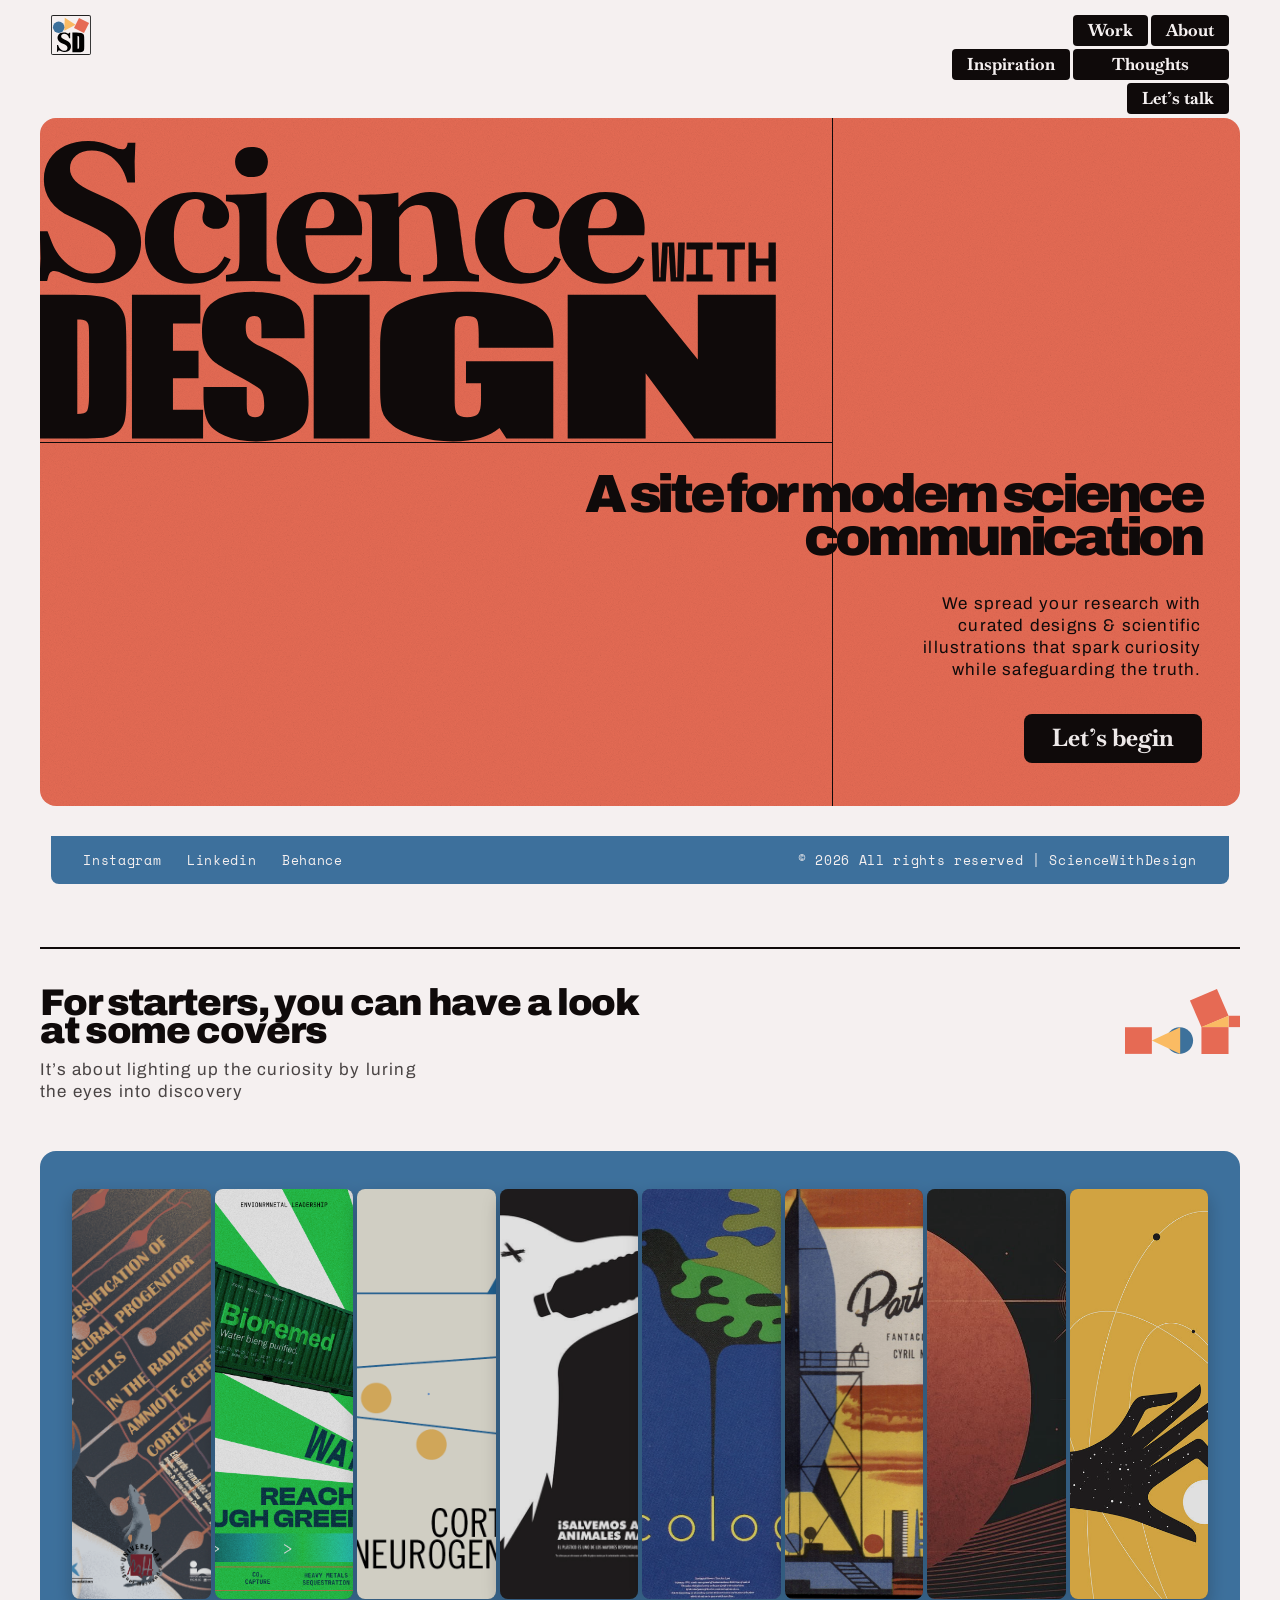
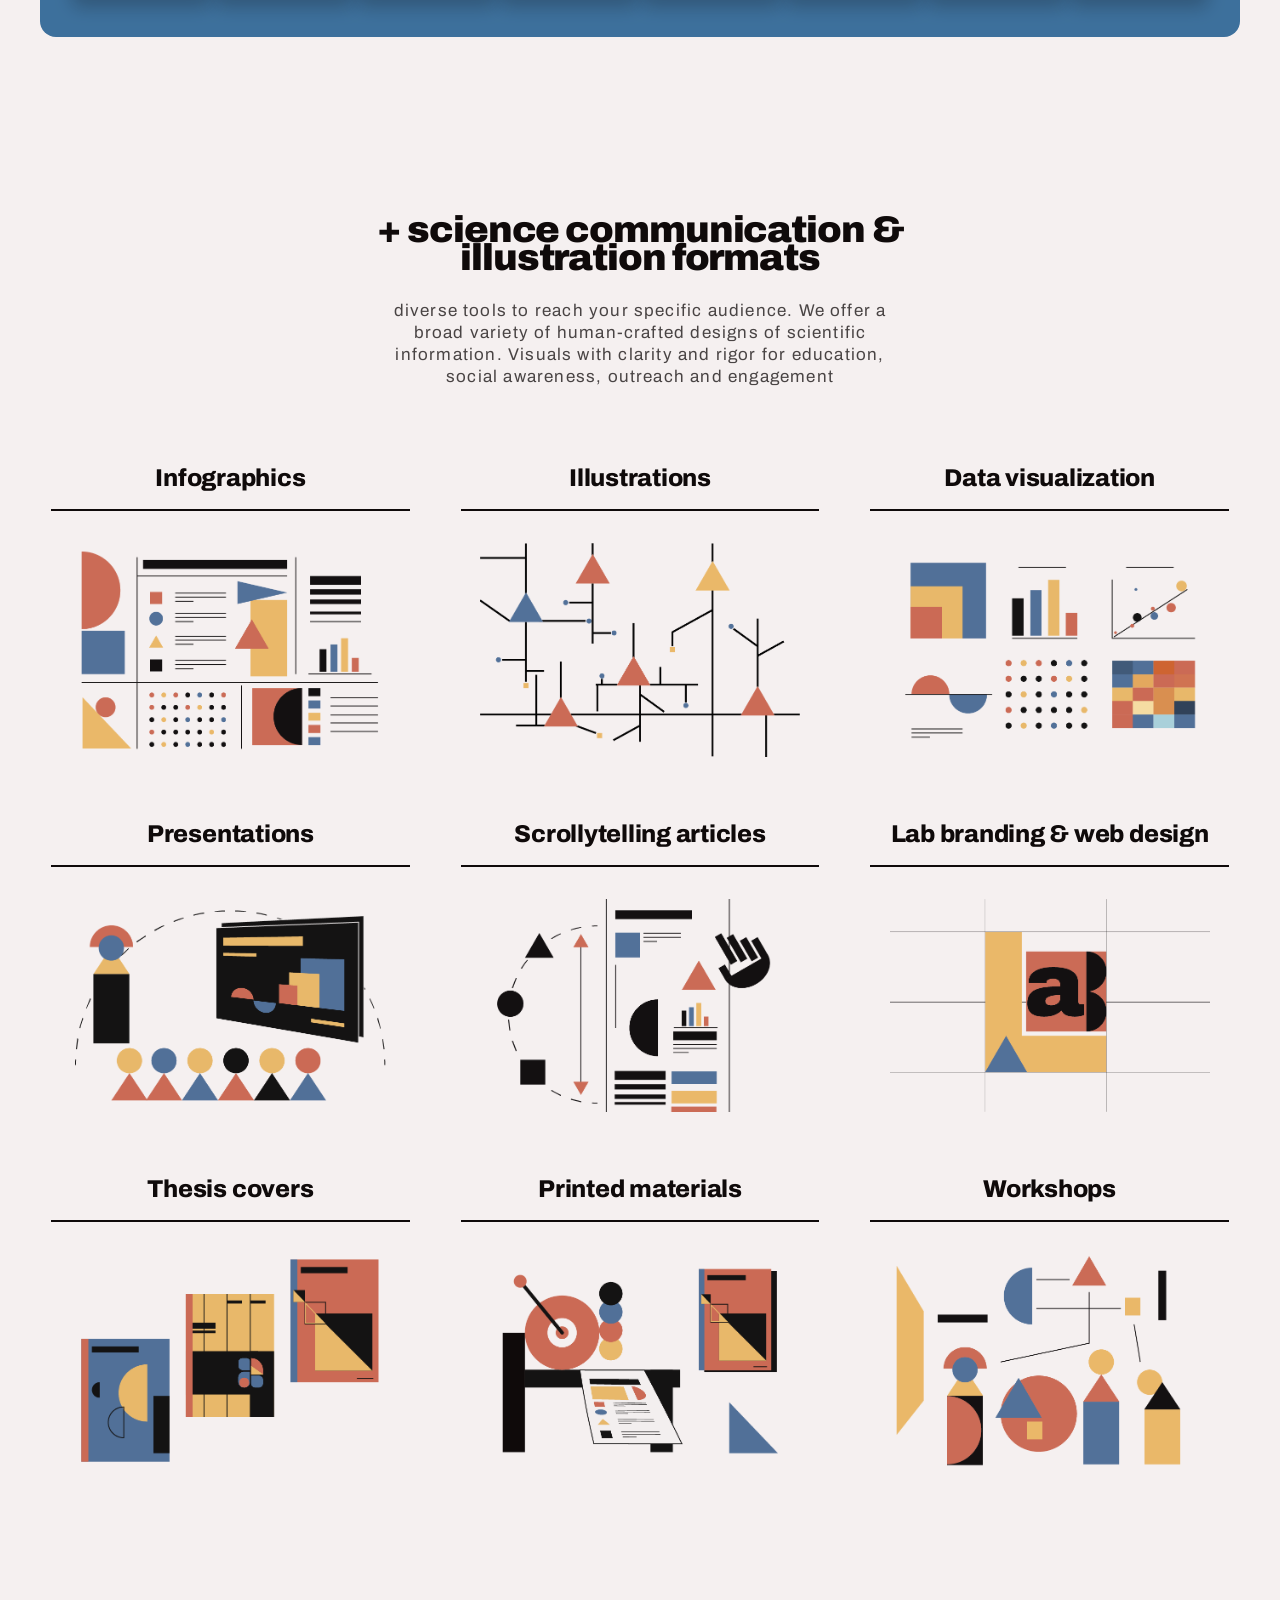
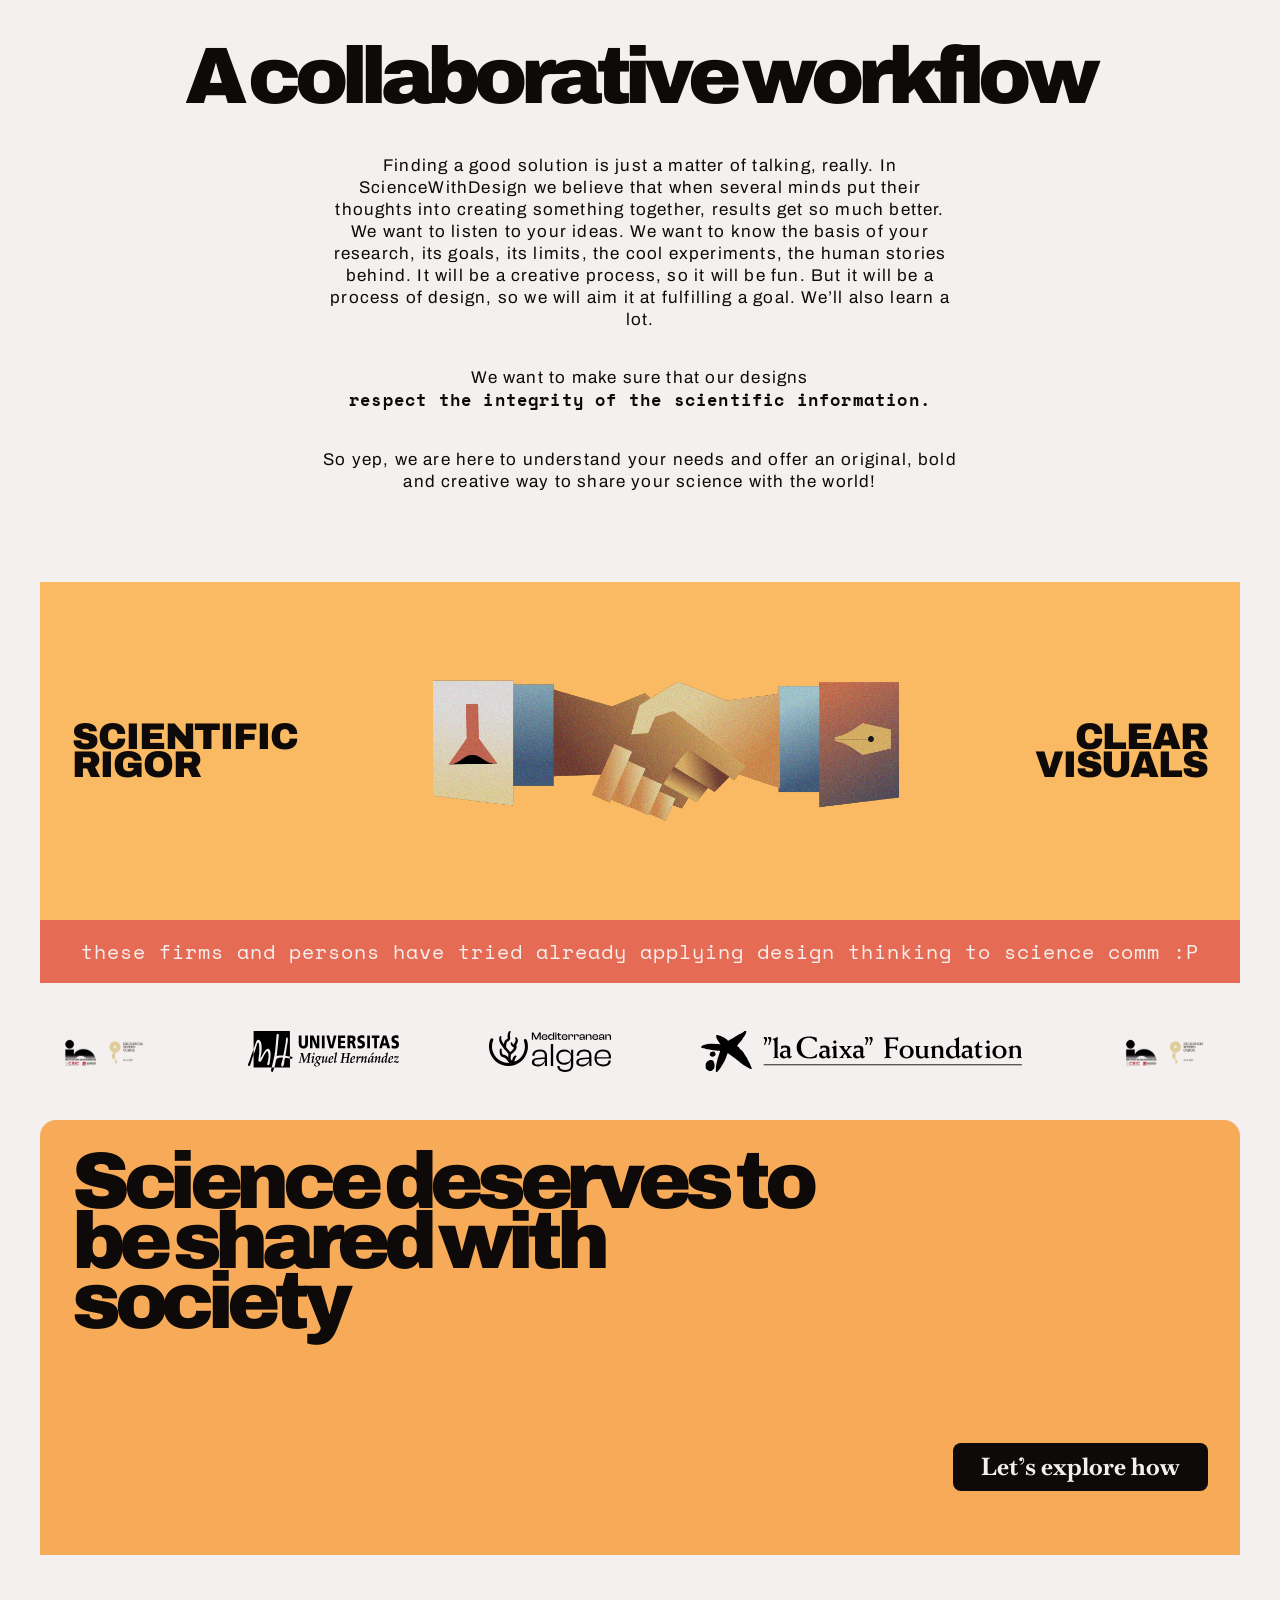
==== index.html @ 085084fc "sciencewithdesign-web.1.0" ====
<!DOCTYPE html>
<html lang="es">
<head>
<meta charset="UTF-8" />
<meta name="viewport" content="width=device-width, initial-scale=1.0" />
<title>Science with Design — A site for modern science communication</title>
<meta name="description" content="Science with Design: comunicación científica visual, rigurosa y curiosa." />
<link rel="stylesheet" href="css/style.css" />
</head>
<body>

  <!-- ============ HEADER: logo + nav — flotante, fijo al hacer scroll ============ -->
  <header class="site-header">
    <div class="wrap site-header__inner">
      <a href="index.html" class="logo" aria-label="Science with Design — inicio">
        <img src="img/basic.elements/Logo.bot%20Home.svg" alt="Science with Design" width="54" height="54" />
      </a>

      <button type="button" class="nav-toggle" id="nav-toggle" aria-expanded="false" aria-controls="primary-nav" aria-label="Abrir menú de navegación">
        <img src="img/basic.elements/nav.menu.button.svg" alt="" width="30" height="30" />
      </button>

      <nav class="nav" id="primary-nav" aria-label="Navegación principal">
        <a href="works.html" class="nav__pill nav__pill--work">Work</a>
        <a href="about.html" class="nav__pill nav__pill--about">About</a>
        <a href="thoughts.html" class="nav__pill nav__pill--thoughts">Thoughts</a>
        <a href="inspiration.html" class="nav__pill nav__pill--inspiration">Inspiration</a>
        <a href="contact.html" class="nav__pill nav__pill--talk">Let&rsquo;s talk</a>
      </nav>
    </div>
  </header>

  <!-- ============ HERO ============ -->
  <main>
    <!-- hero-wrap: arranca en el borde superior real de la página (el header flota
         encima, no reserva espacio en el flujo) — aquí vive la línea vertical
         que recorre toda la altura (la regla horizontal bajo el nav se quitó). -->
    <div class="hero-wrap">

      <section class="hero wrap" aria-label="Presentación">
        <div class="hero__card">
          <span class="hero__noise" aria-hidden="true"></span>
          <span class="hero__divider-v" aria-hidden="true"></span>

          <div class="hero__top">
            <div class="hero__lettering">
              <img src="img/basic.elements/hero-frame.lettering.svg" alt="Science with Design" />
            </div>

            <div class="hero__video">
              <video autoplay muted loop playsinline aria-hidden="true">
                <source src="animaciones/Comp%201.mp4" type="video/mp4" />
              </video>
            </div>
          </div>

          <div class="hero__bottom">
            <h1 class="type-h1 hero__title">A site for modern science communication</h1>
            <p class="type-body-big hero__lead">We spread your research with curated designs &amp; scientific illustrations that spark curiosity while safeguarding the truth.</p>
            <a href="contact.html" class="button-cta hero__cta">Let&rsquo;s begin</a>
          </div>
        </div>
      </section>
    </div>

    <!-- ============ COVERS: aperitivo de portadas/pósters, baraja interactiva ============ -->
    <section class="covers wrap" aria-labelledby="covers-title">
      <hr class="section-rule" aria-hidden="true" />

      <div class="covers__head">
        <div class="covers__intro">
          <h2 id="covers-title" class="type-h2 covers__title">For starters, you can have a look at some covers</h2>
          <p class="type-body-big covers__lead">It&rsquo;s about lighting up the curiosity by luring the eyes into discovery</p>
        </div>
        <img src="img/illustrations/abstract.optics.and.pitagoras.svg" alt="" class="covers__deco" aria-hidden="true" />
      </div>

      <!-- galería horizontal "acordeón" (como en griph-art.com): todas las
           portadas reparten el ancho disponible y lo llenan por completo,
           recortadas. Al pasar el ratón (o dar foco/tocar) por una, esa
           columna crece mucho y muestra la portada ENTERA sin recortar,
           mientras las demás se estrechan para dejarle sitio. -->

      <div class="covers__deck-wrap">
        <ul class="covers__deck" role="list">
          <li class="covers__card">
            <button type="button" class="covers__card-btn" aria-label="Ver portada: tesis de Edudu">
              <img src="img/images.my.projects/tesis.portada.png" alt="Portada de tesis de Edudu" loading="lazy" />
            </button>
          </li>
          <li class="covers__card">
            <button type="button" class="covers__card-btn" aria-label="Ver póster: biorremediación">
              <img src="img/images.my.projects/poster.biorremed.modulo_Mesa%20de%20trabajo%201.png" alt="Póster de biorremediación" loading="lazy" />
            </button>
          </li>
          <li class="covers__card">
            <button type="button" class="covers__card-btn" aria-label="Ver póster: neurogénesis cortical, estilo Bauhaus">
              <img src="img/images.my.projects/bauhaus.cortical.neurogenesis.png" alt="Póster estilo Bauhaus sobre neurogénesis cortical" loading="lazy" />
            </button>
          </li>
          <li class="covers__card">
            <button type="button" class="covers__card-btn" aria-label="Ver póster: aves y plástico">
              <img src="img/images/posteer-bird-plastic.jpg" alt="Póster sobre aves y plástico" loading="lazy" />
            </button>
          </li>
          <li class="covers__card">
            <button type="button" class="covers__card-btn" aria-label="Ver ilustración: ecología, estilo Kojima">
              <img src="img/images/Kojima.ecology.jpg" alt="Ilustración de ecología, estilo Kojima" loading="lazy" />
            </button>
          </li>
          <li class="covers__card">
            <button type="button" class="covers__card-btn" aria-label="Ver portada: Partida, fantaciencia">
              <img src="img/images/cotta.partida.fantaciencia.jpg" alt="Portada &ldquo;Partida&rdquo;, fantaciencia" loading="lazy" />
            </button>
          </li>
          <li class="covers__card">
            <button type="button" class="covers__card-btn" aria-label="Ver ilustración: Quiet outer space">
              <img src="img/images/janfishcer.quiet.outer.space.jpg" alt="Ilustración &ldquo;Quiet outer space&rdquo;" loading="lazy" />
            </button>
          </li>
          <li class="covers__card">
            <button type="button" class="covers__card-btn" aria-label="Ver ilustración: Stardust">
              <img src="img/images/paul.tebott.stardust.png" alt="Ilustración &ldquo;Stardust&rdquo;" loading="lazy" />
            </button>
          </li>
        </ul>
      </div>
    </section>

    <!-- ============ FORMATS: menú de formatos/servicios ============ -->
    <section class="formats wrap" aria-labelledby="formats-title">
      <div class="formats__head">
        <h2 id="formats-title" class="type-h2 formats__title">+ science communication &amp; illustration formats</h2>
        <p class="type-body-big formats__lead">diverse tools to reach your specific audience. We offer a broad variety of human-crafted designs of scientific information. Visuals with clarity and rigor for education, social awareness, outreach and engagement</p>
      </div>

      <ul class="formats__grid" role="list">
        <li class="formats__item" tabindex="0">
          <h3 class="type-h3 formats__item-title">Infographics</h3>
          <hr class="formats__item-rule" aria-hidden="true" />
          <img src="img/illustrations/ilustraciones.web.infographics.png" alt="Ilustración estilo Bauhaus para el formato Infographics" loading="lazy" class="formats__item-img" />
          <div class="formats__preview" aria-hidden="true">
            <img src="img/images.my.projects/tesis.inforgrafia.png" alt="" loading="lazy" />
          </div>
        </li>
        <li class="formats__item" tabindex="0">
          <h3 class="type-h3 formats__item-title">Illustrations</h3>
          <hr class="formats__item-rule" aria-hidden="true" />
          <img src="img/illustrations/ilustracion-03.png" alt="Ilustración estilo Bauhaus para el formato Illustrations" loading="lazy" class="formats__item-img" />
          <!-- ejemplo de trabajo: aparece al hacer hover/foco, ver .formats__preview -->
          <div class="formats__preview" aria-hidden="true">
            <img src="img/images.my.projects/buitre.posado.png" alt="" loading="lazy" />
          </div>
        </li>
        <li class="formats__item">
          <h3 class="type-h3 formats__item-title">Data visualization</h3>
          <hr class="formats__item-rule" aria-hidden="true" />
          <img src="img/illustrations/ilustraciones.web.dataviz-07.png" alt="Ilustración estilo Bauhaus para el formato Data visualization" loading="lazy" class="formats__item-img" />
        </li>
        <li class="formats__item">
          <h3 class="type-h3 formats__item-title">Presentations</h3>
          <hr class="formats__item-rule" aria-hidden="true" />
          <img src="img/illustrations/ilustraciones.web.presentations-10.png" alt="Ilustración estilo Bauhaus para el formato Presentations" loading="lazy" class="formats__item-img" />
        </li>
        <li class="formats__item">
          <h3 class="type-h3 formats__item-title">Scrollytelling articles</h3>
          <hr class="formats__item-rule" aria-hidden="true" />
          <img src="img/illustrations/ilustraciones.web.scrollytelling-05.png" alt="Ilustración estilo Bauhaus para el formato Scrollytelling articles" loading="lazy" class="formats__item-img" />
        </li>
        <li class="formats__item">
          <h3 class="type-h3 formats__item-title">Lab branding &amp; web design</h3>
          <hr class="formats__item-rule" aria-hidden="true" />
          <img src="img/illustrations/ilustraciones.web.brand-06.png" alt="Ilustración estilo Bauhaus para el formato Lab branding &amp; web design" loading="lazy" class="formats__item-img" />
        </li>
        <li class="formats__item" tabindex="0">
          <h3 class="type-h3 formats__item-title">Thesis covers</h3>
          <hr class="formats__item-rule" aria-hidden="true" />
          <img src="img/illustrations/ilustraciones.web.covers-09.png" alt="Ilustración estilo Bauhaus para el formato Thesis covers" loading="lazy" class="formats__item-img" />
          <div class="formats__preview" aria-hidden="true">
            <img src="img/images.my.projects/tesis.portada.png" alt="" loading="lazy" />
          </div>
        </li>
        <li class="formats__item">
          <h3 class="type-h3 formats__item-title">Printed materials</h3>
          <hr class="formats__item-rule" aria-hidden="true" />
          <img src="img/illustrations/ilustraciones.web.press-08.png" alt="Ilustración estilo Bauhaus para el formato Printed materials" loading="lazy" class="formats__item-img" />
        </li>
        <li class="formats__item">
          <h3 class="type-h3 formats__item-title">Workshops</h3>
          <hr class="formats__item-rule" aria-hidden="true" />
          <img src="img/illustrations/ilustraciones.web.workshop-04.png" alt="Ilustración estilo Bauhaus para el formato Workshops" loading="lazy" class="formats__item-img" />
        </li>
      </ul>
    </section>

    <!-- ============ WORKFLOW: "A collaborative workflow" ============ -->
    <section class="workflow" aria-labelledby="workflow-title">
      <div class="wrap workflow__intro">
        <h2 id="workflow-title" class="type-display workflow__title">A collaborative workflow</h2>
        <div class="workflow__copy">
          <p class="type-body-big">Finding a good solution is just a matter of talking, really. In ScienceWithDesign we believe that when several minds put their thoughts into creating something together, results get so much better. We want to listen to your ideas. We want to know the basis of your research, its goals, its limits, the cool experiments, the human stories behind. It will be a creative process, so it will be fun. But it will be a process of design, so we will aim it at fulfilling a goal. We&rsquo;ll also learn a lot.</p>
          <p class="type-body-big">We want to make sure that our designs<br /><span class="type-body-big-highlight">respect the integrity of the scientific information.</span></p>
          <p class="type-body-big">So yep, we are here to understand your needs and offer an original, bold and creative way to share your science with the world!</p>
        </div>
      </div>

      <div class="workflow__band wrap">
        <div class="workflow__band-inner">
          <h2 class="type-h2 workflow__label workflow__label--left">Scientific<br />rigor</h2>
          <img src="img/illustrations/handshake-13.png" alt="Ilustración de un apretón de manos, colaboración entre ciencia y diseño" class="workflow__handshake" loading="lazy" />
          <h2 class="type-h2 workflow__label workflow__label--right">Clear<br />visuals</h2>
        </div>
      </div>

      <div class="workflow__strip wrap">
        <div class="workflow__strip-inner">
          <p class="type-caption workflow__strip-text">these firms and persons have tried already applying design thinking to science comm :P</p>
        </div>
      </div>

      <div class="workflow__logos wrap" aria-label="Clientes con los que hemos trabajado">
        <div class="workflow__logos-clip">
          <div class="workflow__logos-track">
            <img src="img/logos.clientes/IN25.svg" alt="Instituto de Neurociencias — Severo Ochoa" loading="lazy" />
            <img src="img/logos.clientes/UMH.svg" alt="Universitas Miguel Hernández" loading="lazy" />
            <img src="img/logos.clientes/MEDALGAE.svg" alt="Mediterranean Algae" loading="lazy" />
            <img src="img/logos.clientes/LA%20CAIXA.svg" alt="&ldquo;la Caixa&rdquo; Foundation" loading="lazy" />
            <!-- mismo set repetido, oculto a lectores de pantalla: cierra el bucle del desplazamiento continuo -->
            <img src="img/logos.clientes/IN25.svg" alt="" aria-hidden="true" loading="lazy" />
            <img src="img/logos.clientes/UMH.svg" alt="" aria-hidden="true" loading="lazy" />
            <img src="img/logos.clientes/MEDALGAE.svg" alt="" aria-hidden="true" loading="lazy" />
            <img src="img/logos.clientes/LA%20CAIXA.svg" alt="" aria-hidden="true" loading="lazy" />
          </div>
        </div>
      </div>
    </section>

    <section class="final-cta wrap" aria-labelledby="final-cta-title">
      <div class="final-cta__inner">
        <h2 id="final-cta-title" class="type-display final-cta__title">Science deserves to be shared with society</h2>
        <a href="contact.html" class="button-cta final-cta__cta">Let&rsquo;s explore how</a>
      </div>
    </section>
  </main>

  <footer class="site-footer">
    <div class="wrap site-footer__wrap">
      <div class="site-footer__bar">
        <nav class="site-footer__social" aria-label="Redes sociales">
          <a href="https://instagram.com" class="type-caption">Instagram</a>
          <a href="https://linkedin.com" class="type-caption">Linkedin</a>
          <a href="https://behance.net" class="type-caption">Behance</a>
        </nav>
        <p class="type-caption site-footer__legal">&copy; 2026 All rights reserved | ScienceWithDesign</p>
      </div>
    </div>
  </footer>

  <script>
    // Fila acordeón: el crecimiento/encogimiento en ratón y teclado ya lo
    // resuelve el CSS (:hover / :focus-within), sin JS. Este script solo
    // añade el equivalente para pantallas táctiles (sin hover real):
    // tocar una portada la activa; tocar fuera o tocarla de nuevo la cierra.
    (function () {
      const deck = document.querySelector('.covers__deck');
      if (!deck) return;
      const cards = Array.from(deck.querySelectorAll('.covers__card'));
      if (cards.length < 2) return;

      cards.forEach((card) => {
        const btn = card.querySelector('.covers__card-btn');
        btn.addEventListener('click', () => {
          const wasActive = card.classList.contains('is-active');
          cards.forEach((c) => c.classList.remove('is-active'));
          if (!wasActive) card.classList.add('is-active');
        });
      });
    })();

    // Botón de menú (solo visible en móvil estrecho): abre/cierra el nav
    // como desplegable. Se cierra al elegir un enlace, al tocar fuera o
    // con Escape.
    (function () {
      const toggle = document.getElementById('nav-toggle');
      const nav = document.getElementById('primary-nav');
      if (!toggle || !nav) return;

      function closeNav() {
        nav.classList.remove('is-open');
        toggle.setAttribute('aria-expanded', 'false');
      }
      function openNav() {
        nav.classList.add('is-open');
        toggle.setAttribute('aria-expanded', 'true');
      }

      toggle.addEventListener('click', () => {
        const isOpen = nav.classList.contains('is-open');
        if (isOpen) { closeNav(); } else { openNav(); }
      });

      nav.querySelectorAll('a').forEach((link) => {
        link.addEventListener('click', closeNav);
      });

      document.addEventListener('click', (event) => {
        if (!nav.classList.contains('is-open')) return;
        if (nav.contains(event.target) || toggle.contains(event.target)) return;
        closeNav();
      });

      document.addEventListener('keydown', (event) => {
        if (event.key === 'Escape') closeNav();
      });
    })();
  </script>
</body>
</html>
---- css/style.css ----
/* ============================================================
   SCIENCE WITH DESIGN — style.css
   Fuente: sistema de diseño extraído de Figma (ver design-system.md)
   ============================================================ */

/* ---------- 1. FUENTES LOCALES ---------- */
@font-face { font-family:'Archivo'; src:url('../fonts/Archivo/static/Archivo-Regular.ttf') format('truetype'); font-weight:400; font-style:normal; font-display:swap; }
@font-face { font-family:'Archivo'; src:url('../fonts/Archivo/static/Archivo-Medium.ttf') format('truetype'); font-weight:500; font-style:normal; font-display:swap; }
@font-face { font-family:'Archivo'; src:url('../fonts/Archivo/static/Archivo-SemiBold.ttf') format('truetype'); font-weight:600; font-style:normal; font-display:swap; }
@font-face { font-family:'Archivo'; src:url('../fonts/Archivo/static/Archivo-ExtraBold.ttf') format('truetype'); font-weight:800; font-style:normal; font-display:swap; }
@font-face { font-family:'Archivo'; src:url('../fonts/Archivo/static/Archivo-Black.ttf') format('truetype'); font-weight:900; font-style:normal; font-display:swap; }

@font-face { font-family:'Baskervville'; src:url('../fonts/Baskervville/static/Baskervville-Regular.ttf') format('truetype'); font-weight:400; font-style:normal; font-display:swap; }
@font-face { font-family:'Baskervville'; src:url('../fonts/Baskervville/static/Baskervville-Bold.ttf') format('truetype'); font-weight:700; font-style:normal; font-display:swap; }

@font-face { font-family:'Space Mono'; src:url('../fonts/Space_Mono/SpaceMono-Regular.ttf') format('truetype'); font-weight:400; font-style:normal; font-display:swap; }
@font-face { font-family:'Space Mono'; src:url('../fonts/Space_Mono/SpaceMono-Bold.ttf') format('truetype'); font-weight:700; font-style:normal; font-display:swap; }

/* ---------- 2. DESIGN TOKENS ---------- */
:root {
  /* color — familias con variaciones */
  --terracota-900:#7E382B; --terracota-700:#B2513F; --terracota-500:#E66B54; --terracota-300:#EB734F; --terracota-orange:#F06329;
  --azul-900:#233F58; --azul-700:#30597A; --azul-principal:#3D709C; --azul-300:#5491AD; --azul-100:#99D1DB;
  --ambar-900:#F0914A; --ambar-700:#F7AB59; --ambar-principal:#FABA63; --ambar-300:#FCC96B; --ambar-100:#FFDEA1;
  --negro-principal:#0F0A0A; --negro-700:#494444; --negro-500:#837E7E; --negro-300:#BDB8B8; --negro-100:#F5F0F0;

  /* color — tokens semánticos */
  --bg-primary:#F5F0F0;
  --bg-secondary:#F5ECDE;
  --bg-inverse:#0F0A0A;
  --text-primary:#0F0A0A;
  --text-secondary:#494444;
  --text-muted:#837E7E;
  --text-inverse:#F5F0F0;
  --text-accent:var(--terracota-500); /* = terracota/500, por indicación de Edudu */

  /* tipografía */
  --font-sans:'Archivo', Helvetica Neue, Arial, sans-serif;
  --font-serif:'Baskervville', Georgia, serif;
  --font-mono:'Space Mono', 'Courier New', monospace;

  /* layout */
  --grid-max: 1920px;
  --grid-pad: clamp(20px, 4vw, 52px);
  /* páginas con una tarjeta grande flotando sobre un fondo de color a toda
     página (contact, works, thoughts, inspiration): la tarjeta, el CTA y
     el footer usan este padding, ligeramente menor que --grid-pad, para
     que su borde quede un poco más allá del logo/nav del header (que sigue
     usando --grid-pad) — así no quedan pegados al mismo borde. */
  --card-pad: clamp(16px, 3.4vw, 40px);
  --radius-card: 16px;
}

/* ---------- 3. RESET ---------- */
*, *::before, *::after { box-sizing:border-box; margin:0; padding:0; }
html { scroll-behavior:smooth; }
img, svg { display:block; max-width:100%; }
a { color:inherit; text-decoration:none; }
ul, ol { list-style:none; }
body {
  background:var(--bg-primary);
  color:var(--text-primary);
  font-family:var(--font-sans);
  line-height:1.5;
  -webkit-font-smoothing:antialiased;
  padding-bottom:calc(var(--footer-h) + var(--footer-gap)); /* deja sitio a la banda del footer, que es fija y flota separada del borde */
  overflow-x:hidden; /* la bandeja del nav móvil entra deslizando desde fuera del viewport */
}

.wrap {
  max-width:var(--grid-max);
  margin-inline:auto;
  padding-inline:var(--grid-pad);
}

/* páginas de "tarjeta grande flotando sobre fondo de color a toda página"
   (contact, works, thoughts, inspiration): la tarjeta, su CTA y el footer
   usan --card-pad (algo menor que --grid-pad) para que su borde quede
   ligeramente más allá del logo/nav del header — que sigue con --grid-pad —
   en vez de coincidir exactamente con él. Misma lógica en la home para la
   tarjeta roja del hero, la banda de covers, la banda ámbar (scientific
   rigor / handshake / clear visuals), la tira terracota de clientes y el
   CTA final ámbar — el resto de la home (intro del workflow, tira de
   logos, sección de formatos) no se toca. Dentro de .hero__card todo está
   posicionado en relativo a la propia tarjeta (sin padding interno, split
   en %), así que ensanchar la tarjeta no descoloca el lettering pegado a
   su borde izquierdo ni la animación pegada al derecho. */
.contact.wrap,
.works.wrap,
.works-cta.wrap,
.thoughts.wrap,
.thoughts-cta.wrap,
.inspiration.wrap,
.inspiration-cta.wrap,
.page-contact .site-footer__wrap,
.page-works .site-footer__wrap,
.page-thoughts .site-footer__wrap,
.page-inspiration .site-footer__wrap,
.hero.wrap,
.covers.wrap,
.workflow__band.wrap,
.workflow__strip.wrap,
.final-cta.wrap {
  padding-inline:var(--card-pad);
}

/* ---------- 4. ESCALA TIPOGRÁFICA ----------
   letter-spacing documentado en Figma como % del tamaño de fuente,
   por eso aquí se expresa en "em" (ej. -8% => -0.08em) en vez de px fijos. */
.type-display-bigger { font-family:var(--font-sans); font-weight:900; font-size:clamp(48px, 7.7vw, 148px); line-height:0.75; letter-spacing:-0.08em; }
.type-display         { font-family:var(--font-sans); font-weight:900; font-size:clamp(40px, 6.25vw, 120px); line-height:0.75; letter-spacing:-0.08em; }
.type-h1               { font-family:var(--font-sans); font-weight:900; font-size:clamp(34px, 4.2vw, 80px); line-height:0.8; letter-spacing:-0.08em; }
.type-h2               { font-family:var(--font-sans); font-weight:900; font-size:clamp(28px, 2.9vw, 56px); line-height:0.75; letter-spacing:-0.03em; }
.type-h3               { font-family:var(--font-sans); font-weight:800; font-size:clamp(22px, 1.9vw, 36px); line-height:1.15; letter-spacing:-0.01em; }
.type-h4               { font-family:var(--font-sans); font-weight:600; font-size:clamp(18px, 1.25vw, 24px); line-height:1.3; letter-spacing:0; }
.type-body-big-display { font-family:var(--font-sans); font-weight:500; font-size:clamp(22px, 1.9vw, 36px); line-height:1.4; letter-spacing:0.07em; text-align:justify; }
.type-body-big         { font-family:var(--font-sans); font-weight:400; font-size:clamp(17px, 1.25vw, 24px); line-height:1.3; letter-spacing:0.07em; }
.type-body-big-highlight { font-family:var(--font-mono); font-weight:700; font-size:clamp(17px, 1.25vw, 24px); line-height:1.3; letter-spacing:0.07em; }
.type-body-small       { font-family:var(--font-sans); font-weight:400; font-size:16px; line-height:1.7; letter-spacing:0.07em; }
.type-label            { font-family:var(--font-sans); font-weight:400; font-size:13px; line-height:1.7; letter-spacing:0.03em; text-transform:uppercase; }
.type-caption          { font-family:var(--font-mono); font-weight:400; font-size:20px; line-height:1.5; letter-spacing:0.05em; }
.type-quote            { font-family:var(--font-serif); font-weight:700; font-size:32px; line-height:0.9; letter-spacing:0; }
.type-button           { font-family:var(--font-serif); font-weight:700; font-size:20px; line-height:0.9; letter-spacing:0; }
.type-cta              { font-family:var(--font-serif); font-weight:700; font-size:clamp(24px, 2.1vw, 40px); line-height:25.6px; letter-spacing:0; } /* line-height al 80% (32px * 0.8) */
.type-prefooter-cta    { font-family:var(--font-serif); font-weight:700; font-size:clamp(48px, 5vw, 96px); line-height:0.9; letter-spacing:0; }

/* ---------- 5. HEADER: logo + nav (flotante) ---------- */
:root {
  --header-h: 80px;      /* alto reservado al cargar, antes de hacer scroll */
  --hero-split: 66%;     /* ancho de la columna del lettering — fija también la línea vertical */
  --footer-h: 48px;      /* alto de la banda azul flotante del footer */
  --footer-gap: 16px;    /* separación flotante respecto al borde inferior real */
}

.site-header {
  position:fixed;
  top:0; left:0; right:0;
  z-index:100;
  height:var(--header-h);
  display:flex;
  align-items:flex-start; /* logo y nav comparten el mismo borde superior */
  padding-top:15px;       /* separación respecto al borde superior de la página */
  background:transparent; /* SIN fondo propio: solo flotan el logo y las pills
    (que ya llevan su propio fondo), el resto deja ver el contenido al hacer scroll */
  pointer-events:none;    /* la franja vacía no debe bloquear clics sobre el contenido */
}
.site-header a,
.site-header button { pointer-events:auto; } /* logo, pills y el botón de menú sí son clicables */
.site-header__inner {
  position:relative; /* ancla el desplegable del nav en móvil estrecho */
  width:100%;
  display:flex;
  align-items:flex-start;
  justify-content:space-between;
  gap:16px;
  flex-wrap:wrap;
}
.logo { flex-shrink:0; }
.logo img { width:40px; height:40px; display:block; }

/* botón "hamburguesa": solo existe en móvil estrecho (ver responsive) —
   en escritorio y tablet el nav de pills se muestra tal cual, sin botón. */
.nav-toggle {
  display:none;
  align-items:center;
  justify-content:center;
  width:40px;
  height:40px;
  background:var(--negro-principal);
  border:none;
  border-radius:4px;
  padding:0;
  cursor:pointer;
  transition:background .18s ease;
}
.nav-toggle:hover { background:var(--terracota-500); }
.nav-toggle img { width:30px; height:30px; display:block; }

/* nav "en racimo": réplica del reparto asimétrico del prototipo de Figma,
   con Grid en escritorio y una fila simple envolvente en móvil.
   Juntas entre sí pero legibles (ni demasiado grandes ni minúsculas). */
.nav {
  display:grid;
  grid-template-columns:repeat(3, auto);
  gap:3px;
  justify-content:end;
}
.nav__pill {
  display:inline-flex;
  align-items:center;
  justify-content:center;
  background:var(--negro-principal);
  color:var(--text-inverse);
  font-family:var(--font-serif);
  font-weight:700;
  font-size:17px; /* estilo "button" del sistema de diseño (20pt), reducido ~15% para escritorio */
  line-height:1;
  letter-spacing:0;
  padding:7px 15px;
  border-radius:4px;
  white-space:nowrap;
  transition:background .18s ease;
}
.nav__pill:hover { background:var(--terracota-500); }

.nav__pill--work        { grid-column:2; grid-row:1; }
.nav__pill--about       { grid-column:3; grid-row:1; }
.nav__pill--inspiration { grid-column:1; grid-row:2; }
.nav__pill--thoughts    { grid-column:2 / span 2; grid-row:2; }
.nav__pill--talk        { grid-column:1 / -1; grid-row:3; justify-self:end; }

/* ---------- 6. HERO-WRAP: envuelve la regla superior (no fija) + la línea
   vertical (que sí recorre toda la altura, desde el borde superior real de
   la página) + la sección hero ---------- */
.hero-wrap {
  position:relative;
  padding-top:var(--header-h); /* deja sitio para el header fijo; la línea
    vertical arranca justo aquí (borde superior visible de la página) */
}

.hero {
  padding-block-start:clamp(16px, 3vw, 40px);
  padding-block-end:clamp(32px, 5vw, 80px);
}

.hero__card {
  position:relative;
  overflow:hidden;
  border-radius:var(--radius-card);
  background:var(--terracota-500);
}

/* efecto de ruido/grano — sensación de impresión editorial sobre papel.
   Solo capa "multiply" (únicamente puede oscurecer): mantiene el rojo
   terracota más profundo e intenso, sin la capa "screen" que lo aclaraba. */
.hero__noise {
  position:absolute;
  inset:0;
  z-index:2;
  pointer-events:none;
  background-image:url("data:image/svg+xml;utf8,<svg xmlns='http://www.w3.org/2000/svg' width='150' height='150'><filter id='n'><feTurbulence type='fractalNoise' baseFrequency='1.15' numOctaves='2' stitchTiles='stitch'/><feColorMatrix type='saturate' values='0'/></filter><rect width='100%25' height='100%25' filter='url(%23n)'/></svg>");
  background-size:150px 150px;
  opacity:0.22;
  mix-blend-mode:multiply;
}

/* línea vertical, peso 1 — vive dentro de .hero__card (mismo contenedor sin
   padding que usa .hero__top para su grid), así que left:var(--hero-split)
   coincide exactamente con el borde de columna del lettering, sin necesidad
   de recalcular paddings/anchos entre contextos distintos. Recorre toda la
   altura de la tarjeta. */
.hero__divider-v {
  position:absolute;
  top:0;
  bottom:0;
  left:var(--hero-split);
  width:1px;
  background:var(--negro-principal);
  z-index:3;
  pointer-events:none;
}

/* fila superior: el lettering define la altura real de la fila y la línea
   inferior se apoya exactamente en SU borde (no en una fila de grid
   compartida con la animación, que podía tener otra altura y desalinear
   la línea). La animación queda posicionada de forma absoluta, pegada al
   borde derecho e inferior de esa misma línea — un elemento que se sale
   de la gradilla, como en el prototipo original. */
.hero__top {
  position:relative;
  z-index:1;
  display:grid;
  grid-template-columns:var(--hero-split) 1fr; /* la 2ª columna es el hueco a la derecha de la línea vertical */
}
.hero__lettering {
  grid-column:1;
  border-bottom:1px solid var(--negro-principal); /* pegada al píxel exacto del borde inferior del lettering */
}
.hero__lettering img { display:block; width:100%; height:auto; }

/* La animación es absoluta y NO participa en el cálculo de la altura de la
   fila (así la fila la sigue marcando solo el lettering), pero al asignarle
   grid-column/grid-row su "contenedor de referencia" pasa a ser exactamente
   esa celda: desde la línea vertical hasta el borde derecho de la tarjeta,
   y desde arriba hasta la línea horizontal. inset:0 la ajusta a esa celda
   al milímetro, así nunca sobrepasa ninguna de las dos líneas. */
.hero__video {
  position:absolute;
  grid-column:2;
  grid-row:1;
  inset:0;
  z-index:1;
}
.hero__video video {
  display:block;
  width:100%;
  height:100%;
  object-fit:contain;
  object-position:right bottom; /* pegada al borde derecho e inferior dentro de su hueco */
  border-radius:8px 0 0 0;
}

/* bloque inferior: título + párrafo + CTA, alineados a la derecha */
.hero__bottom {
  position:relative;
  z-index:1;
  display:flex;
  flex-direction:column;
  align-items:flex-end;
  text-align:right;
  gap:clamp(18px, 2.6vw, 40px);
  padding:clamp(16px, 2.4vw, 36px) clamp(20px, 3vw, 50px) clamp(24px, 3.4vw, 56px);
}
.hero__title { color:var(--text-primary); max-width:20ch; }
.hero__lead { color:var(--text-primary); max-width:32ch; }

.button-cta {
  display:inline-flex;
  align-items:center;
  justify-content:center;
  background:var(--negro-principal);
  color:var(--text-inverse);
  font-family:var(--font-serif);
  font-weight:700;
  font-size:clamp(20px, 1.9vw, 36px);
  line-height:1;
  padding:12px 28px;
  border:none;
  border-radius:8px;
  cursor:pointer;
  transition:background .18s ease;
}
.button-cta:hover { background:var(--terracota-700); }

/* ---------- 7. COVERS: aperitivo de portadas, galería acordeón ---------- */
.covers {
  padding-block:clamp(48px, 6vw, 96px) clamp(64px, 8vw, 120px);
}

.section-rule {
  border:none;
  border-top:2px solid var(--negro-principal);
  margin:0 0 clamp(24px, 3.4vw, 40px);
  height:0;
}

.covers__head {
  display:flex;
  align-items:flex-start;
  justify-content:space-between;
  gap:24px;
  flex-wrap:wrap;
  margin-bottom:clamp(28px, 4vw, 48px);
}
.covers__intro { max-width:640px; }
.covers__title { color:var(--text-primary); margin-bottom:14px; }
.covers__lead { color:var(--text-secondary); max-width:38ch; }
.covers__deco { width:clamp(90px, 9vw, 160px); height:auto; flex-shrink:0; }

/* tarjeta azul redondeada que contiene la galería */
.covers__deck-wrap {
  border-radius:var(--radius-card);
  background:var(--azul-principal);
  padding:clamp(24px, 3vw, 40px) clamp(16px, 3vw, 32px);
}

/* fila "acordeón" — como en griph-art.com: todas las portadas reparten el
   ancho disponible a partes iguales y lo llenan por completo (flex-grow),
   recortadas (cover) para no dejar huecos. Al pasar el ratón (o dar
   foco/tocar) por una, esa columna gana mucho más ancho y pasa a mostrar
   la portada ENTERA sin recortar (contain), mientras las demás se
   estrechan para dejarle sitio — la fila siempre ocupa el 100% del ancho. */
.covers__deck {
  display:flex;
  align-items:stretch;
  gap:4px;
  height:clamp(260px, 32vw, 460px);
}

.covers__card {
  flex:1 1 0%;
  min-width:0;
  position:relative;
  transition:flex-grow 1.2s cubic-bezier(.22, .85, .3, 1.1);
}
.covers__card.is-active,
.covers__card:hover,
.covers__card:focus-within {
  flex-grow:6;
  z-index:2;
}

.covers__card-btn {
  display:block;
  width:100%;
  height:100%;
  padding:0;
  border:none;
  border-radius:8px;
  overflow:hidden;
  background:var(--azul-700); /* solo se nota si la portada activa deja algún margen por proporción */
  cursor:pointer;
  box-shadow:0 8px 18px rgba(15, 10, 10, .25);
  filter:saturate(0.75) brightness(0.88); /* en reposo, algo apagadas frente al azul */
  transition:filter 1.2s ease, box-shadow 1.2s ease;
}
.covers__card.is-active .covers__card-btn,
.covers__card:hover .covers__card-btn,
.covers__card:focus-within .covers__card-btn {
  filter:none;
  box-shadow:0 20px 40px rgba(15, 10, 10, .4);
}
.covers__card-btn img {
  display:block;
  width:100%;
  height:100%;
  /* en reposo, "cover" llena la columna estrecha sin dejar huecos */
  object-fit:cover;
  transition:object-fit 0s;
}
.covers__card.is-active .covers__card-btn img,
.covers__card:hover .covers__card-btn img,
.covers__card:focus-within .covers__card-btn img {
  /* activa: "contain" para verla ENTERA, sin recortar */
  object-fit:contain;
}
.covers__card-btn:focus-visible {
  outline:3px solid var(--bg-primary);
  outline-offset:-3px;
}

/* ---------- 8. FORMATS: menú de formatos/servicios ---------- */
.formats {
  padding-block:clamp(48px, 6vw, 96px) clamp(64px, 8vw, 120px);
}

.formats__head {
  max-width:60ch;
  margin-inline:auto;
  margin-bottom:clamp(40px, 6vw, 80px);
  text-align:center;
}
.formats__title { color:var(--text-primary); margin-bottom:clamp(16px, 2.4vw, 28px); }
.formats__lead { color:var(--text-secondary); }

.formats__grid {
  display:grid;
  grid-template-columns:repeat(3, 1fr);
  column-gap:clamp(24px, 4vw, 64px);
  row-gap:clamp(40px, 5vw, 72px);
  list-style:none;
}

.formats__item { position:relative; text-align:center; }
.formats__item:focus { outline:none; } /* el propio preview ya marca visualmente el estado activo */
.formats__item-title { color:var(--text-primary); margin-bottom:clamp(10px, 1.4vw, 16px); }
.formats__item-rule {
  border:none;
  border-top:2px solid var(--negro-principal);
  margin:0 0 clamp(20px, 2.6vw, 32px);
}
.formats__item-img {
  display:block;
  width:100%;
  max-width:320px;
  height:auto;
  margin-inline:auto;
}

/* ejemplo de trabajo en hover: ocupa todo el hueco del ítem (título + línea
   + icono), tapándolos; entra pequeño y transparente y crece hasta ocupar
   el espacio por completo y quedar opaco — y a la inversa al salir. */
.formats__preview {
  position:absolute;
  inset:0;
  display:flex;
  align-items:center;
  justify-content:center;
  overflow:hidden;
  border-radius:8px;
  background:var(--bg-primary);
  opacity:0;
  transform:scale(0.55);
  transition:opacity .4s ease, transform .45s cubic-bezier(.22, .85, .3, 1.1);
  pointer-events:none;
  z-index:2;
}
.formats__item:hover .formats__preview,
.formats__item:focus .formats__preview,
.formats__item:focus-within .formats__preview {
  opacity:1;
  transform:scale(1);
}
.formats__preview img {
  display:block;
  width:100%;
  height:100%;
  object-fit:cover;
}

/* ---------- 9. WORKFLOW: "A collaborative workflow" ---------- */
.workflow__intro {
  padding-block:clamp(48px, 6vw, 96px) clamp(56px, 7vw, 104px);
  text-align:center;
}
.workflow__title { color:var(--text-primary); margin-bottom:clamp(28px, 4vw, 48px); }
.workflow__copy {
  max-width:640px;
  margin-inline:auto;
  display:flex;
  flex-direction:column;
  gap:clamp(20px, 3vw, 36px);
}
.workflow__copy p { color:var(--text-primary); }
.workflow__copy .type-body-big-highlight { color:var(--text-primary); }

/* banda ámbar: los dos rótulos a los lados, el apretón de manos al centro */
.workflow__band-inner {
  background:var(--ambar-principal);
  display:flex;
  align-items:center;
  justify-content:space-between;
  gap:clamp(16px, 3vw, 40px);
  min-height:clamp(140px, 26.4vw, 380px);
  padding-block:clamp(12px, 1.5vw, 20px);
  padding-inline:clamp(20px, 2.6vw, 32px);
}
.workflow__label {
  flex:0 0 auto;
  color:var(--negro-principal);
  text-transform:uppercase;
}
.workflow__label--left { text-align:left; }
.workflow__label--right { text-align:right; }
.workflow__handshake {
  flex:0 1 auto;
  min-width:0;
  width:auto;
  height:clamp(135px, 22.5vw, 345px);
  max-width:44%;
  object-fit:contain;
  display:block;
  margin-inline:auto;
}

/* franja terracota con la frase de "clientes" */
.workflow__strip-inner {
  background:var(--terracota-500);
  min-height:63px; /* alto según Figma — min-height para no recortar si el texto envuelve en pantallas estrechas */
  display:flex;
  align-items:center;
  justify-content:center;
  padding-block:8px;
  padding-inline:clamp(20px, 2.6vw, 32px);
}
.workflow__strip-text {
  text-align:center;
  color:var(--text-inverse);
}

/* fila de logos con desplazamiento continuo, derecha → izquierda */
.workflow__logos-clip {
  overflow:hidden;
  background:var(--bg-primary);
  padding-block:clamp(28px, 4vw, 48px);
}
.workflow__logos-track {
  display:flex;
  align-items:center;
  width:max-content;
  gap:clamp(48px, 7vw, 96px);
  animation:workflow-marquee 32s linear infinite;
}
.workflow__logos-track img {
  display:block;
  height:clamp(28px, 3.2vw, 44px);
  width:auto;
  flex:0 0 auto;
}
@keyframes workflow-marquee {
  from { transform:translateX(0); }
  to   { transform:translateX(-50%); } /* el track contiene el set duplicado: -50% cierra el bucle sin salto */
}
@media (prefers-reduced-motion: reduce) {
  .workflow__logos-track { animation:none; }
}

/* ---------- 10. FINAL CTA: "Science deserves to be shared..." ---------- */
.final-cta__inner {
  background:var(--ambar-700);
  border-radius:var(--radius-card) var(--radius-card) 0 0;
  min-height:clamp(280px, 34vw, 480px);
  display:flex;
  flex-direction:column;
  justify-content:space-between;
  align-items:flex-start;
  gap:clamp(24px, 4vw, 48px);
  /* el padding superior iguala al lateral (antes era mayor, así que el
     título quedaba más separado del borde de arriba que del izquierdo) */
  padding-top:clamp(20px, 2.6vw, 32px);
  padding-bottom:clamp(32px, 5vw, 64px);
  padding-inline:clamp(20px, 2.6vw, 32px);
}
.final-cta__title { color:var(--negro-principal); max-width:14ch; }
.final-cta__cta { align-self:flex-end; }

/* ---------- 11. FOOTER: banda azul, flotante y fija ---------- */
/* la franja exterior es transparente y recorre todo el viewport, pero SOLO
   sirve para posicionar: igual que .hero-wrap > .hero (wrap) > .hero__card,
   aquí .site-footer-wrap (wrap) fija el mismo ancho/margen que el hero, y la
   barra azul (.site-footer__bar) es el hijo a 100% de ese ancho ya acotado —
   así el footer queda exactamente tan ancho como la tarjeta del hero, no
   pegado a los bordes reales del viewport. */
.site-footer {
  position:fixed;
  left:0; right:0; bottom:var(--footer-gap);
  z-index:90;
  pointer-events:none; /* el margen transparente no debe bloquear clics */
}
.site-footer__wrap { pointer-events:none; }
.site-footer__bar {
  pointer-events:auto;
  height:var(--footer-h);
  background:var(--azul-principal);
  border-radius:0 0 8px 8px; /* solo esquinas inferiores, radio 8 según Figma */
  display:flex;
  align-items:center;
  justify-content:space-between;
  gap:clamp(16px, 3vw, 32px);
  flex-wrap:wrap;
  padding-inline:clamp(20px, 2.6vw, 32px);
}
.site-footer__social {
  display:flex;
  gap:clamp(16px, 2vw, 28px);
}
.site-footer__social a,
.site-footer__legal {
  color:var(--text-inverse);
  font-size:clamp(12px, 1.05vw, 14px);
}
.site-footer__social a:hover { color:var(--negro-principal); }
.site-footer__legal { white-space:nowrap; }

/* ---------- 11b. CONTACT PAGE ----------
   Toda la página va sobre fondo negro (a diferencia del resto del sitio,
   que va sobre --bg-primary): el contenido queda "flotando" dentro de una
   tarjeta clara, igual que el hero de la home pero invertido — aquí la
   tarjeta es clara y lo que la rodea es negro. El footer reutiliza la
   misma estructura que en la home, solo cambia a terracota/500. */
.page-contact { background:var(--negro-principal); }

.contact {
  /* sin relleno inferior: la tarjeta debe llegar hasta el final real de
     <main>, para que el footer (que se solapa hacia arriba con un margen
     negativo, ver .page-contact .site-footer) quede exactamente con su
     borde inferior alineado al borde inferior de la tarjeta — sin banda
     negra de por medio y sin dejarla "debajo". */
  padding-block:calc(var(--header-h) + clamp(24px, 4vw, 56px)) 0;
}

.contact__card {
  background:var(--bg-primary);
  border-radius:var(--radius-card);
  padding:clamp(40px, 7vw, 96px) clamp(20px, 5vw, 64px);
}

.contact__intro {
  margin-bottom:clamp(40px, 5vw, 64px);
  text-align:center;
}
/* el título NO lleva max-width: con letras tan grandes, una palabra larga como
   "collaboration" puede ser más ancha que una columna de texto normal — si el
   contenedor es más estrecho que la palabra, el navegador ya no puede
   centrarla (la ancla al borde izquierdo y la desborda), que es justo el bug
   que se veía. Dejando el título a todo el ancho de la tarjeta siempre hay
   sitio de sobra y el centrado funciona en las tres líneas. */
.contact__title { color:var(--text-primary); margin-bottom:clamp(24px, 3.4vw, 40px); }
.contact__subtitle {
  color:var(--text-primary);
  max-width:46ch;
  margin-inline:auto;
  margin-bottom:clamp(20px, 2.8vw, 32px);
}
.contact__lead { color:var(--text-secondary); max-width:46ch; margin-inline:auto; }

.contact__form {
  max-width:520px;
  margin-inline:auto;
  display:flex;
  flex-direction:column;
  gap:clamp(20px, 2.6vw, 28px);
}

.field { display:flex; flex-direction:column; gap:8px; text-align:left; }
.field__label { color:var(--text-secondary); }
.field__input {
  width:100%;
  background:var(--bg-primary);
  border:1px solid var(--negro-300);
  border-radius:6px;
  padding:13px 16px;
  color:var(--text-primary);
  font-family:var(--font-sans);
  font-weight:400;
  font-size:16px;
  letter-spacing:0.03em;
  transition:border-color .18s ease;
}
.field__input::placeholder {
  font-family:var(--font-sans);
  font-weight:400;
  font-size:13px;
  letter-spacing:0.03em;
  text-transform:uppercase;
  color:var(--text-muted);
  opacity:1;
}
.field__input:focus { outline:none; border-color:var(--terracota-500); }

.field__select {
  appearance:none;
  -webkit-appearance:none;
  cursor:pointer;
  padding-right:44px;
  background-repeat:no-repeat;
  background-position:right 16px center;
  background-size:12px 8px;
  background-image:url("data:image/svg+xml,%3Csvg xmlns='http://www.w3.org/2000/svg' width='12' height='8' viewBox='0 0 12 8'%3E%3Cpath d='M1 1l5 5 5-5' fill='none' stroke='%23494444' stroke-width='1.6' stroke-linecap='round' stroke-linejoin='round'/%3E%3C/svg%3E");
  /* estilo body_small para las opciones del desplegable */
  font-family:var(--font-sans);
  font-weight:400;
  font-size:16px;
  line-height:1.7;
  letter-spacing:0.07em;
}
.field__select option {
  font-family:var(--font-sans);
  font-weight:400;
  font-size:16px;
  letter-spacing:0.07em;
}
.field__select:invalid { color:var(--text-muted); }

.field__input--other { margin-top:10px; }

.field__textarea { resize:vertical; min-height:120px; font-family:inherit; line-height:1.5; }

.contact__submit { align-self:center; margin-top:clamp(8px, 1.4vw, 16px); }

.contact__hello {
  text-align:center;
  color:var(--text-secondary);
  margin-top:clamp(40px, 5vw, 64px);
}
.contact__hello .type-quote { color:var(--text-primary); }

.contact__email {
  display:block;
  text-align:center;
  color:var(--terracota-500);
  text-transform:uppercase;
  margin-top:clamp(12px, 1.6vw, 20px);
  overflow-wrap:anywhere;
  transition:color .18s ease;
}
.contact__email:hover { color:var(--terracota-700); }

.page-contact .site-footer__bar { background:var(--terracota-500); }
.page-contact .site-footer__social a:hover { color:var(--negro-principal); }

/* en la home el footer va siempre fijo al viewport (flota sobre un montón de
   contenido largo). En contact, en cambio, el "suelo" es la propia tarjeta:
   el footer no debe poder flotar por debajo de ella al hacer scroll, así que
   aquí usa sticky en vez de fixed — se pega al borde inferior del viewport
   mientras se hace scroll, y en cuanto se llega al final real de la página
   se "suelta" y pasa a flujo normal. El margen negativo (igual a su propia
   altura) hace que, al soltarse, se solape con la tarjeta en vez de quedar
   pegado justo debajo: así su borde inferior coincide exactamente con el
   borde inferior de la tarjeta, sin banda negra de por medio. */
.page-contact .site-footer {
  position:sticky;
  margin-top:calc(-1 * var(--footer-h));
}

/* ---------- 11c. INSPIRATION PAGE ----------
   Misma lógica de "tarjeta flotando sobre fondo" que contact, pero aquí
   el fondo es negro/500 (gris claro) y la tarjeta es oscura (negro/principal),
   con texto invertido (text/inverse). Debajo va un CTA partido en dos
   bloques de color (naranja + negro) y el footer, que se solapa con el
   borde inferior de ese CTA exactamente igual que en contact. */
.page-inspiration { background:var(--negro-500); }

.inspiration {
  padding-block:calc(var(--header-h) + clamp(24px, 4vw, 56px)) 0;
}

.inspiration__card {
  background:var(--negro-principal);
  border-radius:var(--radius-card);
  /* el padding inferior es mayor que el resto a propósito: deja hueco de
     sobra bajo el moodboard para que el CTA naranja (ver .inspiration-cta__row)
     pueda solaparse hacia arriba con un margen negativo y la unión entre
     ambas tarjetas quede sin ningún corte ni separación visible. */
  padding:clamp(40px, 7vw, 96px) clamp(20px, 5vw, 64px) clamp(120px, 14vw, 220px);
}

.inspiration__intro { margin-bottom:clamp(24px, 3vw, 40px); text-align:center; }
.inspiration__title { color:var(--text-inverse); }

/* línea horizontal que atraviesa TODA la tarjeta: rompe el padding lateral
   de la tarjeta con márgenes negativos — como está lejos de las esquinas
   redondeadas de arriba/abajo, llegar a los bordes reales no las corta. */
.inspiration__rule {
  border:none;
  border-top:1px solid var(--text-inverse);
  margin-inline:calc(-1 * clamp(20px, 5vw, 64px));
  margin-bottom:clamp(32px, 4vw, 56px);
}

.inspiration__lead {
  color:var(--text-inverse);
  max-width:50ch;
  margin-inline:auto;
  margin-bottom:clamp(48px, 7vw, 96px);
  text-align:center;
}

/* moodboard: lienzo posicionado donde cada imagen flota en sus propias
   coordenadas (--mx/--my en %). Aparece con fade+scale la primera vez que
   entra en el viewport (clase .is-visible, ver script) y, una vez visible,
   queda flotando sin parar según sus propias --fx0/--fy0/--fx1/--fy1
   (@keyframes board-float), separando el "layer" de entrada del de flotado
   para que ambas transformaciones no choquen entre sí. */
.inspiration__board {
  position:relative;
  width:100%;
  /* más alto que antes a propósito: separa más las filas del moodboard en
     vertical (ver --my de cada .moodboard__item) para que el scroll total
     de la página sea algo más largo. */
  height:clamp(820px, 88vw, 1260px);
}

.moodboard__item {
  position:absolute;
  left:var(--mx);
  top:var(--my);
  width:var(--mw);
  z-index:var(--mz);
  opacity:0;
  transform:rotate(var(--mrot)) scale(.85);
  transition:opacity .9s ease, transform .9s cubic-bezier(.2, .7, .2, 1);
}
.moodboard__item.is-visible {
  opacity:1;
  transform:rotate(var(--mrot)) scale(1);
}

.moodboard__img {
  width:100%;
  height:auto;
  border-radius:4px;
  box-shadow:0 12px 32px rgba(0, 0, 0, .35);
  animation:board-float var(--fdur) ease-in-out var(--fdelay) infinite alternate;
}

@keyframes board-float {
  from { transform:translate(var(--fx0), var(--fy0)); }
  to   { transform:translate(var(--fx1), var(--fy1)); }
}

/* ---------- 11d. PRE-FOOTER CTA (inspiration): banda naranja + botón negro ----------
   Toda la banda es naranja (ya no está partida en dos bloques de color); el
   texto ocupa las dos terceras partes izquierdas repartido en dos líneas, y
   "Let's say hi" es un botón negro grande, no un bloque a toda altura.
   El margen negativo de arriba es lo que hace que se solape con el hueco
   inferior de .inspiration__card (ver su padding-bottom): así no queda
   ninguna separación entre ambas tarjetas ni hace falta redondear su
   esquina superior. */
/* grid en vez de flex: así el texto ocupa siempre las 2/3 partes reales del
   ancho (2fr de 3fr) sin que el botón, al ser más ancho de lo esperado a
   tamaños de fuente grandes, le "robe" espacio y lo empuje a más líneas. */
.inspiration-cta__row {
  position:relative;
  display:grid;
  /* minmax(0, Nfr) en vez de solo "Nfr": por defecto una columna de grid no
     se encoge por debajo del min-content de lo que contiene (aquí, el ancho
     del botón "Let's say hi" con su padding), así que sin este minmax ambas
     columnas dejaban de respetar la proporción real 2:1 en tamaños de letra
     grandes — el botón "robaba" espacio y el texto se quedaba corto. */
  grid-template-columns:minmax(0, 2fr) minmax(0, 1fr);
  align-items:center;
  gap:clamp(24px, 4vw, 40px);
  background:var(--terracota-orange);
  /* mismas esquinas inferiores redondeadas que usa el footer (ver
     .site-footer__bar) — como el footer se solapa encima con el mismo
     color, sin este radio aquí no se llegaba a ver ningún redondeo real
     contra el fondo de la página. */
  border-radius:0 0 8px 8px;
  /* la altura sale del contenido + su propio padding, no de un valor fijo.
     El padding de abajo es mayor a propósito: el footer se solapa encima
     ocupando exactamente su propia altura (--footer-h) desde el borde
     inferior, así que si el padding de abajo fuera igual al de arriba el
     footer llegaría a tapar el propio texto/botón — este extra empuja el
     contenido hacia arriba, por encima de la franja donde pinta el footer,
     sin que quede ningún hueco de color entre la banda naranja y el footer
     (siguen tocándose exactamente igual, solo que ahora con margen de
     sobra antes de llegar a esa franja). */
  padding:clamp(28px, 3.4vw, 48px) clamp(20px, 3vw, 48px) calc(var(--footer-h) + clamp(24px, 3vw, 40px));
  margin-top:calc(-1 * clamp(72px, 9vw, 160px));
}

/* tamaño ligeramente por debajo del type-prefooter-cta base: a 96px pleno,
   la frase larga de la izquierda no llega a caber en dos líneas dentro de
   las 2/3 partes de la banda sin invadir el espacio del botón. */
.inspiration-cta .type-prefooter-cta { font-size:clamp(40px, 4.4vw, 84px); }

.inspiration-cta__text {
  color:var(--text-inverse);
  min-width:0;
}

.inspiration-cta__link {
  display:inline-flex;
  align-items:center;
  justify-content:center;
  justify-self:end;
  align-self:center;
  min-width:0;
  background:var(--negro-principal);
  border-radius:var(--radius-card);
  padding:clamp(18px, 2.4vw, 28px) clamp(28px, 3.6vw, 44px);
  transition:background-color .18s ease;
}
.inspiration-cta__link .type-prefooter-cta {
  color:var(--text-inverse);
  white-space:nowrap;
  text-decoration:underline;
  text-decoration-color:var(--text-inverse);
  text-decoration-thickness:3px;
  text-underline-offset:0.12em;
}
.inspiration-cta__link:hover { background:var(--negro-700); }

.page-inspiration .site-footer__bar { background:var(--terracota-orange); }
.page-inspiration .site-footer__social a:hover { color:var(--text-inverse); }

/* mismo mecanismo de solape que en contact: sticky + margen negativo igual
   a su propia altura, para que su borde inferior coincida exactamente con
   el borde inferior del CTA (sin banda de por medio y sin quedar "debajo"). */
.page-inspiration .site-footer {
  position:sticky;
  margin-top:calc(-1 * var(--footer-h));
}

/* ---------- 11e. THOUGHTS / BLOG PAGE ----------
   Misma tarjeta grande sobre fondo negro/500 que inspiration, pero aquí la
   tarjeta es CLARA (bg/primary) y el texto va en tono oscuro (al revés que
   inspiration, que iba oscura con texto invertido). Estructura de dos
   columnas: la izquierda (título + línea + párrafo) queda fija en pantalla
   mientras la derecha (tarjetas del blog) hace scroll y sale por arriba —
   truco de "grid stretch": la fila del grid mide tanto como el feed (mucho
   más alto), así el panel sticky de la izquierda permanece pegado
   exactamente mientras dura ese scroll y se suelta justo al llegar al
   final, coincidiendo con la aparición del CTA — igual que hace ya
   .page-contact/.page-inspiration con su footer (sticky + margen negativo),
   solo que aplicado aquí a todo un panel en vez de a una barra. */
:root {
  --thoughts-col: clamp(260px, 34vw, 520px);
  /* mismos valores que el padding de .thoughts__card — variables aparte
     para poder usarlos también en los "sangrados" (márgenes negativos) de
     las líneas divisoras, que deben llegar hasta el borde real de la
     tarjeta, no quedarse dentro del padding. */
  --thoughts-pad-x: clamp(20px, 5vw, 64px);
  --thoughts-pad-top: clamp(40px, 7vw, 96px);
  --thoughts-pad-bottom: clamp(120px, 14vw, 220px);
  /* mismo valor que el margin-top negativo de .thoughts-cta__row (cuánto
     se solapa la banda ámbar hacia arriba) — se reutiliza para frenar la
     línea vertical justo en el borde superior de esa banda. */
  --thoughts-cta-overlap: clamp(72px, 9vw, 160px);
  --thoughts-gap: clamp(24px, 3.4vw, 48px);
}

.page-thoughts { background:var(--negro-500); }

.thoughts {
  padding-block:calc(var(--header-h) + clamp(24px, 4vw, 56px)) 0;
}

.thoughts__card {
  background:var(--bg-primary);
  border-radius:var(--radius-card);
  /* mismo truco de solape que inspiration: relleno inferior de sobra para
     que el CTA ámbar (ver .thoughts-cta__row) se solape hacia arriba con
     un margen negativo sin dejar ningún corte visible entre tarjetas. */
  padding:var(--thoughts-pad-top) var(--thoughts-pad-x) var(--thoughts-pad-bottom);
}

.thoughts__row {
  position:relative;
  display:grid;
  grid-template-columns:var(--thoughts-col) 1px minmax(0, 1fr);
  column-gap:var(--thoughts-gap);
}

/* panel fijo: título + línea horizontal (a todo el ancho, por eso ocupa las
   3 columnas) + párrafo. align-self:start es la clave: su propia caja solo
   mide lo que ocupa su contenido, pero la CELDA del grid en la que vive
   mide tanto como el feed (columna derecha, mucho más alta) — así el
   sticky se suelta justo al final del feed, ni antes ni después. */
.thoughts__sticky {
  grid-column:1 / -1;
  grid-row:1;
  position:sticky;
  top:calc(var(--header-h) + clamp(16px, 2vw, 32px));
  align-self:start;
  /* por debajo del feed (ver .thoughts__feed-wrap): así, al hacer scroll,
     las tarjetas pasan POR DELANTE de la línea horizontal (y del propio
     panel), no por detrás. */
  z-index:1;
  pointer-events:none; /* dejar pasar los clics hacia las tarjetas de debajo */
}
/* título y párrafo se desplazan hacia el borde real de la tarjeta (mismo
   valor fijo de 24px ya usado en otros ajustes finos del sitio), en vez de
   quedarse al mismo margen que usa el resto del padding (--thoughts-pad-x,
   pensado para la línea horizontal y el resto del layout) — así queda más
   aire entre el texto y la línea vertical, sin mover ni la línea ni el
   resto de la columna. */
.thoughts__title { color:var(--text-primary); max-width:var(--thoughts-col); margin-left:calc(-1 * (var(--thoughts-pad-x) - 24px)); }
/* separación extra tras el "&": con el interlineado tan ajustado (0.75),
   sin este hueco el punto de la "i" de "stories" queda pegado a la oreja
   de la "g" de "Thoughts", en la línea de arriba. */
.thoughts__title-amp { margin-right:0.45em; }
.thoughts__rule {
  border:none;
  border-top:2px solid var(--negro-principal);
  margin-block:clamp(20px, 2.6vw, 32px);
  /* sangrado: llega hasta el borde real de la tarjeta, no se queda dentro
     del padding lateral (mismo truco que .inspiration__rule). */
  margin-inline:calc(-1 * var(--thoughts-pad-x));
}
.thoughts__lead { color:var(--text-primary); max-width:var(--thoughts-col); margin-left:calc(-1 * (var(--thoughts-pad-x) - 24px)); }
.thoughts__lead .type-body-big-highlight { color:var(--text-primary); }

.thoughts__pendulo {
  position:absolute;
  top:2px;
  right:0;
  width:clamp(90px, 8vw, 140px);
  height:auto;
}

/* pista central de 1px: línea vertical que separa ambas columnas. Al ser un
   ítem de grid normal (sin position:sticky), su altura ya es la de toda la
   fila (feed, mucho más alta) — al ser una línea continua sin marcas, da
   igual que "se mueva" con el scroll: se ve exactamente igual que si
   estuviera fija, sin ninguno de los problemas de recorte que tendría un
   sticky real tan alto como el contenido. */
.thoughts__divider-v {
  grid-column:2;
  grid-row:1;
  background:var(--negro-principal);
  /* sangrado vertical: se estira más allá de su propia celda (arriba y
     abajo, con margen negativo) para llegar hasta el borde real de la
     tarjeta, en vez de quedarse solo a la altura del feed. No afecta a la
     altura de la fila del grid (que ya la marca .thoughts__feed-wrap,
     mucho más alto en su tamaño natural). Abajo se frena justo en el borde
     superior de la banda ámbar (padding inferior menos lo que esa banda se
     solapa hacia arriba) para que la línea no la atraviese. */
  margin-block:calc(-1 * var(--thoughts-pad-top)) calc(-1 * (var(--thoughts-pad-bottom) - var(--thoughts-cta-overlap)));
  z-index:3; /* por delante de las tarjetas: a diferencia de la línea
    horizontal, esta sí debe seguir viéndose por encima al hacer scroll */
}

.thoughts__feed-wrap {
  grid-column:3;
  grid-row:1;
  position:relative;
  z-index:2; /* por delante de .thoughts__sticky (línea horizontal + panel) */
}

/* transición de apertura/cierre del artículo (ver JS): el feed y el panel
   del artículo comparten hueco y se cruzan con un fundido secuencial
   (uno se desvanece, luego aparece el otro), nunca un corte instantáneo. */
.thoughts__feed,
.thoughts__article {
  transition:opacity .24s ease, transform .24s ease;
}
.thoughts__feed.is-fading,
.thoughts__article.is-fading {
  pointer-events:none;
}
@media (prefers-reduced-motion: reduce) {
  .thoughts__feed,
  .thoughts__article {
    transition:none;
  }
}

/* feed en dos columnas al estilo "mampostería": las tarjetas y las
   ilustraciones decorativas se reparten solas, sin JS, según van llenando
   cada columna (break-inside:avoid evita que una tarjeta se parta). */
.thoughts__feed {
  column-count:2;
  column-gap:clamp(20px, 2.4vw, 32px);
}

.thoughtcard,
.thoughts__illustration {
  break-inside:avoid;
  margin-bottom:clamp(20px, 2.4vw, 32px);
}

.thoughtcard {
  border-radius:8px;
  padding:clamp(22px, 2.4vw, 30px) clamp(18px, 1.9vw, 24px);
}
.thoughtcard--terracota { background:var(--terracota-500); color:var(--negro-principal); }
.thoughtcard--azul      { background:var(--azul-principal); color:var(--text-inverse); }
.thoughtcard--ambar     { background:var(--ambar-700); color:var(--negro-principal); }

.thoughtcard__title {
  font-family:var(--font-serif);
  font-weight:700;
  font-size:clamp(19px, 1.5vw, 25px);
  line-height:1.1;
}
.thoughtcard__rule {
  border:none;
  border-top:2px solid currentColor;
  opacity:.55;
  margin-block:10px clamp(12px, 1.4vw, 18px);
}
.thoughtcard__media { border-radius:6px; overflow:hidden; background:rgba(15, 10, 10, .12); }
.thoughtcard__media img { width:100%; height:auto; display:block; aspect-ratio:4 / 3; object-fit:cover; }

.thoughtcard--split { display:flex; gap:clamp(14px, 1.6vw, 20px); align-items:flex-start; }
.thoughtcard--split .thoughtcard__split-text { flex:1 1 42%; min-width:0; }
.thoughtcard--split .thoughtcard__media { flex:1 1 50%; min-width:0; }

/* tarjeta "The humanism in science": la única con demo de despliegue —
   por eso es un <button> real (accesible por teclado) en vez de <article>. */
.thoughtcard--clickable {
  border:none;
  width:100%;
  text-align:left;
  font:inherit;
  color:inherit;
  display:block;
  cursor:pointer;
  transition:transform .2s ease, box-shadow .2s ease;
}
.thoughtcard--clickable:hover,
.thoughtcard--clickable:focus-visible {
  transform:translateY(-3px);
  box-shadow:0 14px 28px rgba(15, 10, 10, .22);
}

.thoughts__illustration img { width:100%; height:auto; display:block; }
.thoughts__illustration--orbits { max-width:200px; margin-inline:auto; }
.thoughts__illustration--tree   { max-width:190px; margin-inline:auto; }

/* panel de artículo desplegado: ocupa el mismo hueco que el feed (misma
   celda de grid, ver .thoughts__feed-wrap), y se queda fijo igual que el
   panel izquierdo mientras se lee — así "todo permanece fijo" también aquí. */
.thoughts__article {
  position:sticky;
  top:calc(var(--header-h) + clamp(16px, 2vw, 32px));
  align-self:start;
  /* sin color de fondo propio (bg/primary, igual que la tarjeta que lo
     envuelve): solo texto en text/primary, para que no cargue demasiado. */
  background:var(--bg-primary);
  color:var(--text-primary);
  border-radius:var(--radius-card);
  /* sin padding lateral propio: el hueco de 24px hasta la línea vertical y
     hasta el borde de la tarjeta (ver margin-left/margin-right) ya hace de
     margen — un padding lateral aparte solo estrechaba el texto de más. */
  padding-block:clamp(28px, 3.4vw, 48px);
  padding-inline:0;
  max-height:calc(100vh - var(--header-h) - clamp(32px, 4vw, 64px));
  overflow-y:auto;
  /* el artículo desplegado debe aprovechar casi todo el ancho de la
     columna derecha: exactamente 24px desde la línea vertical (se resta el
     hueco de más que trae de fábrica el column-gap del grid) y exactamente
     24px desde el borde real de la tarjeta (se sangra hacia fuera lo que
     falte del padding lateral de .thoughts__card, que por defecto deja
     .thoughts__feed-wrap mucho más corto que el borde real). */
  margin-left:calc(-1 * (var(--thoughts-gap) - 24px));
  margin-right:calc(-1 * (var(--thoughts-pad-x) - 24px));
}
.thoughts__article-close {
  display:inline-flex;
  align-items:center;
  justify-content:center;
  width:36px;
  height:36px;
  border:none;
  border-radius:50%;
  background:var(--negro-principal);
  color:var(--text-inverse);
  font-size:20px;
  line-height:1;
  cursor:pointer;
  margin-bottom:clamp(16px, 2vw, 24px);
  transition:background .18s ease;
}
.thoughts__article-close:hover { background:var(--negro-700); }
.thoughts__article-title {
  /* mantiene Baskervville bold (como .type-quote/.type-cta) aunque la
     etiqueta de base sea .type-h2 (sans-serif) — aquí se sobrescribe. */
  font-family:var(--font-serif);
  font-weight:700;
  color:var(--text-primary);
  margin-bottom:clamp(16px, 2vw, 24px);
}
.thoughts__article-body { color:var(--text-primary); display:flex; flex-direction:column; gap:1em; }

/* ---------- 11f. PRE-FOOTER CTA (thoughts): igual mecánica que inspiration,
   recoloreada a ámbar/700 ---------- */
.thoughts-cta__row {
  position:relative;
  display:grid;
  grid-template-columns:minmax(0, 2fr) minmax(0, 1fr);
  align-items:center;
  gap:clamp(24px, 4vw, 40px);
  background:var(--ambar-700);
  border-radius:0 0 8px 8px;
  padding:clamp(28px, 3.4vw, 48px) clamp(20px, 3vw, 48px) calc(var(--footer-h) + clamp(24px, 3vw, 40px));
  margin-top:calc(-1 * var(--thoughts-cta-overlap));
}
.thoughts-cta .type-prefooter-cta { font-size:clamp(40px, 4.4vw, 84px); }
.thoughts-cta__text { color:var(--negro-principal); min-width:0; }
.thoughts-cta__link {
  display:inline-flex;
  align-items:center;
  justify-content:center;
  justify-self:end;
  align-self:center;
  min-width:0;
  background:var(--negro-principal);
  border-radius:var(--radius-card);
  padding:clamp(18px, 2.4vw, 28px) clamp(28px, 3.6vw, 44px);
  transition:background-color .18s ease;
}
.thoughts-cta__link .type-prefooter-cta {
  color:var(--text-inverse);
  white-space:nowrap;
  text-decoration:underline;
  text-decoration-color:var(--text-inverse);
  text-decoration-thickness:3px;
  text-underline-offset:0.12em;
}
.thoughts-cta__link:hover { background:var(--negro-700); }

/* footer negro/principal con texto invertido — a diferencia del resto de
   páginas, aquí NO coincide con el color del CTA justo encima (ámbar): es
   un contraste deliberado, tal como se ve en Figma. */
.page-thoughts .site-footer__bar { background:var(--negro-principal); }
.page-thoughts .site-footer__social a,
.page-thoughts .site-footer__legal { color:var(--text-inverse); }
.page-thoughts .site-footer__social a:hover { color:var(--terracota-500); }

.page-thoughts .site-footer {
  position:sticky;
  margin-top:calc(-1 * var(--footer-h));
}

/* ---------- 11g. WORKS PAGE ----------
   Misma mecánica de "grid stretch" que Thoughts (columna fija a la
   izquierda, feed que sube y sale por arriba a la derecha), pero aquí el
   panel fijo lleva además, arriba a la derecha, los botones de filtro
   (pegados justo encima de la línea horizontal), y debajo del párrafo una
   banda de técnicas que se desplaza sola en bucle. Las tarjetas de trabajo
   van alternando composición (texto/captura ↔ captura/texto). */
:root {
  /* mismo valor que --thoughts-col (y mismo --works-pad-x que
     --thoughts-pad-x, más abajo): así la línea vertical cae exactamente en
     la misma posición de viewport que en la página Thoughts. */
  --works-col: clamp(260px, 34vw, 520px);
  --works-pad-x: clamp(20px, 5vw, 64px);
  --works-pad-top: clamp(40px, 6vw, 80px);
  --works-pad-bottom: clamp(120px, 14vw, 220px);
  --works-cta-overlap: clamp(72px, 9vw, 160px);
  --works-gap: clamp(24px, 3.4vw, 48px);
}

.page-works { background:var(--negro-principal); }

.works {
  padding-block:calc(var(--header-h) + clamp(24px, 4vw, 56px)) 0;
}

.works__card {
  background:var(--bg-primary);
  border-radius:var(--radius-card);
  padding:var(--works-pad-top) var(--works-pad-x) var(--works-pad-bottom);
}

.works__row {
  position:relative;
  display:grid;
  grid-template-columns:var(--works-col) 1px minmax(0, 1fr);
  column-gap:var(--works-gap);
}

/* panel fijo: título+filtros (fila de cabecera) + línea horizontal a todo
   el ancho + párrafo + banda de técnicas — mismo truco de grid-stretch que
   .thoughts__sticky (ver comentario allí): la celda mide lo que el feed,
   mucho más alto, así que el panel se suelta justo al final del feed. */
.works__sticky {
  grid-column:1 / -1;
  grid-row:1;
  min-width:0;
  position:sticky;
  top:calc(var(--header-h) + clamp(16px, 2vw, 32px));
  align-self:start;
  z-index:1; /* por debajo del feed: las tarjetas pasan por delante al hacer scroll */
  pointer-events:none;
}

/* misma plantilla de columnas que .works__row (título en la columna 1,
   columna 2 vacía — ahí cae la línea vertical —, filtros centrados en la
   columna 3): así los filtros quedan centrados sobre la columna del feed,
   y align-items:end alinea su borde inferior con el del título, tenga la
   altura que tenga según el viewport (tipografía fluida). */
.works__header {
  display:grid;
  grid-template-columns:var(--works-col) 1px minmax(0, 1fr);
  column-gap:var(--works-gap);
  align-items:end;
}

/* mismo desplazamiento hacia el borde real que en Thoughts (ver comentario
   en .thoughts__title): el título y el párrafo se acercan al borde de la
   tarjeta, dejando más aire hacia la línea vertical. */
.works__title { grid-column:1; color:var(--text-primary); max-width:var(--works-col); margin-left:calc(-1 * (var(--works-pad-x) - 24px)); }

/* botones de filtro: centrados sobre la columna del feed, en un número fijo
   de filas (4 columnas = 2 filas para 8 botones) en vez de dejar que el
   ajuste de línea dependa del ancho disponible — con grid-auto-flow:row,
   una plantilla de N columnas reparte los botones en filas completas de N,
   así que basta con cambiar ese número de columnas por breakpoint (ver
   media query) para pasar de 2 a 3 filas en móvil. Son la única parte de
   todo el panel fijo que recupera los clics (pointer-events:auto), aunque
   de momento son solo visuales — el filtrado en sí queda para más adelante. */
.works__filters {
  grid-column:3;
  justify-self:center;
  text-align:center;
}
.works__filters-label {
  display:block;
  color:var(--text-primary);
  margin-bottom:clamp(8px, 1.1vw, 12px);
}
.works__filter-list {
  display:grid;
  grid-template-columns:repeat(4, max-content);
  grid-auto-flow:row;
  justify-content:center;
  gap:6px;
}
.works__filter-btn {
  background:var(--negro-principal);
  color:var(--text-inverse);
  font-family:var(--font-serif);
  font-weight:700;
  font-size:14px;
  line-height:0.9;
  border:none;
  border-radius:4px;
  padding:6px 12px;
  white-space:nowrap;
  cursor:pointer;
  pointer-events:auto;
  transition:background .18s ease;
}
.works__filter-btn:hover,
.works__filter-btn:focus-visible { background:var(--terracota-500); }

.works__rule {
  border:none;
  border-top:2px solid var(--negro-principal);
  margin-block:clamp(20px, 2.6vw, 32px);
  /* mismo sangrado que .thoughts__rule: llega hasta el borde real de la
     tarjeta, atravesando también la columna de los filtros. */
  margin-inline:calc(-1 * var(--works-pad-x));
}

.works__lead { color:var(--text-primary); max-width:var(--works-col); margin-left:calc(-1 * (var(--works-pad-x) - 24px)); }

/* banda de técnicas: se desplaza sola, de derecha a izquierda, en bucle
   continuo. El texto está duplicado dentro de la pista (.works__techniques-track)
   y la animación se limita a desplazar exactamente el ancho de una copia
   (-50%), así el bucle no se nota nunca.
   Solo lleva borde arriba y abajo (nada a los lados): sangra por la
   izquierda hasta el borde real de la tarjeta blanca (mismo truco que
   .works__rule) y por la derecha llega justo hasta la línea vertical —
   ancho calculado para terminar exactamente donde empieza esa columna
   (var(--works-col) + var(--works-gap) después del borde sangrado). */
.works__techniques {
  overflow:hidden;
  width:calc(var(--works-pad-x) + var(--works-col) + var(--works-gap));
  margin-left:calc(-1 * var(--works-pad-x));
  border-top:2px solid var(--negro-principal);
  border-bottom:2px solid var(--negro-principal);
  padding-block:10px;
  padding-inline-start:24px; /* mismo borde de arranque que el título y el párrafo (ver .works__title/.works__lead), no el padding general de la tarjeta */
  margin-top:clamp(24px, 3.4vw, 40px);
}
.works__techniques-track {
  display:flex;
  width:max-content;
  animation:works-marquee 26s linear infinite;
}
.works__techniques-track span {
  font-family:var(--font-mono);
  font-size:20px;
  letter-spacing:0.05em;
  white-space:nowrap;
  padding-right:0.4em;
}
@keyframes works-marquee {
  from { transform:translateX(0); }
  to   { transform:translateX(-50%); }
}
@media (prefers-reduced-motion: reduce) {
  .works__techniques-track { animation:none; }
}

/* línea vertical: mismo sangrado y mismo frenado geométrico justo en el
   borde superior del CTA azul que .thoughts__divider-v (ver comentario
   allí) — evita cualquier ambigüedad de z-index entre el orden de pintado
   y el punto donde debe detenerse. */
.works__divider-v {
  grid-column:2;
  grid-row:1;
  background:var(--negro-principal);
  margin-block:calc(-1 * var(--works-pad-top)) calc(-1 * (var(--works-pad-bottom) - var(--works-cta-overlap)));
  z-index:3;
}

.works__feed-wrap {
  grid-column:3;
  grid-row:1;
  min-width:0; /* evita que el ancho intrínseco de las imágenes de las tarjetas fuerce la columna del grid a crecer */
  position:relative;
  z-index:2; /* por delante de .works__sticky: las tarjetas pasan por delante de la línea */
  /* las tarjetas deben encajar a presión: a la izquierda, pegadas a la
     línea vertical (se cierra el column-gap del grid que las separaba de
     ella); a la derecha, hasta el borde real de la tarjeta blanca (se
     sangra el padding lateral de .works__card, igual que ya hacen la línea
     horizontal y la banda de técnicas). */
  margin-left:calc(-1 * var(--works-gap));
  margin-right:calc(-1 * var(--works-pad-x));
}

.works__feed {
  display:flex;
  flex-direction:column;
  gap:clamp(24px, 3vw, 40px);
}

/* tarjeta de trabajo: caja de trazo negro/principal partida en dos mitades
   horizontales (captura + texto). El orden visual alterna tarjeta a
   tarjeta con flex-direction:row-reverse en las pares — el HTML siempre
   lleva el mismo orden (texto primero, captura después). */
.workcard {
  display:flex;
  align-items:stretch;
  border:2px solid var(--negro-principal);
  border-radius:8px;
  overflow:hidden;
  background:var(--bg-primary);
}
.workcard:nth-child(even) { flex-direction:row-reverse; }

/* la captura ya no necesita mostrarse entera (ni el recuadro gris de letterbox
   que eso exigía): ahora es un recorte representativo, tipo zoom-in, que
   rellena toda su mitad de la tarjeta de borde a borde — object-fit:cover en
   vez de contain, sin padding ni fondo propio. */
.workcard__media {
  flex:1 1 46%;
  min-width:0; /* la imagen no debe forzar el ancho de la mitad de la tarjeta */
  align-self:stretch;
}
.workcard__media img {
  width:100%;
  height:100%;
  min-height:clamp(260px, 26vw, 400px);
  object-fit:cover;
  display:block;
}
/* logo (Lab & sharks branding): es un logotipo, no una captura de trabajo —
   debe verse completo y sobre fondo claro, no recortado a zoom. */
.workcard__media--logo {
  display:flex;
  align-items:center;
  justify-content:center;
  padding:clamp(24px, 3vw, 40px);
  background:var(--bg-primary);
}
.workcard__media--logo img {
  width:100%;
  height:auto;
  min-height:0;
  object-fit:contain;
}

/* caribú: la lámina completa trae al animal a la izquierda (cabeza) y bocetos
   sueltos a la derecha — con el recorte centrado por defecto se perdía la
   cara. Se desplaza el punto de referencia del recorte hacia la izquierda de
   la imagen para que la cara quede dentro del encuadre. */
.workcard__media--caribou img { object-position:0% 38%; }

.workcard__content {
  flex:1 1 54%;
  min-width:0;
  display:flex;
  flex-direction:column;
  gap:clamp(12px, 1.6vw, 18px);
  /* menos hueco arriba que a los lados/abajo: la categoría "/Categoría" debe
     quedar pegada al borde superior de la tarjeta, no centrada en un
     padding uniforme. */
  padding:clamp(14px, 1.6vw, 20px) clamp(24px, 2.6vw, 40px) clamp(24px, 2.6vw, 36px);
}
/* espacio extra respecto al título (se suma al gap general del contenedor):
   la categoría debe quedar claramente separada del resto del texto, no
   pegada al título como una etiqueta más de la pila. */
.workcard__eyebrow { color:var(--text-primary); margin-bottom:clamp(18px, 2.4vw, 32px); }
.workcard__title { color:var(--text-primary); }
.workcard__desc { color:var(--text-primary); }
.workcard__explore {
  margin-top:auto;
  align-self:flex-start;
  display:inline-flex;
  border:none;
  background:none;
  padding:0;
  line-height:0;
  cursor:pointer;
  transition:opacity .18s ease;
}
.workcard__explore:hover,
.workcard__explore:focus-visible { opacity:.7; }
.workcard__explore img { width:100px; height:40px; }

/* ---------- 11h. PRE-FOOTER CTA (works): igual mecánica que thoughts,
   recoloreada a azul/principal con texto invertido ---------- */
.works-cta__row {
  position:relative;
  display:grid;
  grid-template-columns:minmax(0, 2fr) minmax(0, 1fr);
  align-items:center;
  gap:clamp(24px, 4vw, 40px);
  background:var(--azul-principal);
  border-radius:0 0 8px 8px;
  padding:clamp(28px, 3.4vw, 48px) clamp(20px, 3vw, 48px) calc(var(--footer-h) + clamp(24px, 3vw, 40px));
  margin-top:calc(-1 * var(--works-cta-overlap));
}
.works-cta .type-prefooter-cta { font-size:clamp(40px, 4.4vw, 84px); }
.works-cta__text { color:var(--text-inverse); min-width:0; }
.works-cta__link {
  display:inline-flex;
  align-items:center;
  justify-content:center;
  justify-self:end;
  align-self:center;
  min-width:0;
  background:var(--negro-principal);
  border-radius:var(--radius-card);
  padding:clamp(18px, 2.4vw, 28px) clamp(28px, 3.6vw, 44px);
  transition:background-color .18s ease;
}
.works-cta__link .type-prefooter-cta {
  color:var(--text-inverse);
  white-space:nowrap;
  text-decoration:underline;
  text-decoration-color:var(--text-inverse);
  text-decoration-thickness:3px;
  text-underline-offset:0.12em;
}
.works-cta__link:hover { background:var(--negro-700); }

/* footer terracota/500 (a diferencia del resto, que reutiliza azul/principal
   por defecto) — mismo patrón que .page-contact, con hover a negro/principal
   para mantener el contraste sobre un color tan saturado. */
.page-works .site-footer__bar { background:var(--terracota-500); }
.page-works .site-footer__social a:hover { color:var(--negro-principal); }

.page-works .site-footer {
  position:sticky;
  margin-top:calc(-1 * var(--footer-h));
}

/* ---------- 12. RESPONSIVE ---------- */
@media (max-width: 900px) {
  .nav {
    grid-template-columns:none;
    display:flex;
    flex-wrap:wrap;
    justify-content:flex-end;
  }
  .nav__pill--work, .nav__pill--about, .nav__pill--inspiration,
  .nav__pill--thoughts, .nav__pill--talk { grid-column:auto; grid-row:auto; justify-self:auto; }

  .hero__top { grid-template-columns:1fr; }
  .hero__divider-v { display:none; }
  /* filas explícitas: sin esto, .hero__video (que en escritorio lleva
     grid-row:1 fijo) se coloca ANTES que .hero__lettering en el algoritmo
     de auto-placement de Grid, aunque en el HTML vaya después — por eso
     la animación aparecía arriba del todo. */
  .hero__lettering { grid-column:1; grid-row:1; width:100%; border-bottom:none; }
  .hero__video { position:static; inset:auto; grid-column:1; grid-row:2; width:100%; height:auto; display:flex; justify-content:center; padding-block:16px; }
  .hero__video video { width:100%; height:auto; object-fit:initial; }
  .hero__bottom { align-items:flex-start; text-align:left; padding-inline:clamp(16px, 3vw, 32px); }
  .hero__title, .hero__lead { max-width:none; }

  .covers__deco { width:70px; }
  .covers__deck { height:clamp(220px, 46vw, 320px); }

  .workflow__band-inner { flex-wrap:wrap; justify-content:center; text-align:center; min-height:0; padding-block:clamp(20px, 4vw, 32px); }
  .workflow__label--left, .workflow__label--right { text-align:center; }
  .workflow__handshake { order:3; width:min(480px, 85vw); height:auto; max-width:85vw; }

  .final-cta__title { max-width:none; }

  /* en pantallas medianas/estrechas el texto ya no comparte fila con el
     botón: ocupa todo el ancho y el botón cae debajo, alineado a la
     izquierda igual que el texto. (El hueco extra para el footer ya lo da
     el padding-bottom base de .inspiration-cta__row, igual en cualquier
     ancho.) */
  .inspiration-cta__row { grid-template-columns:1fr; }
  .inspiration-cta__link { justify-self:start; }

  /* los saltos de línea manuales del párrafo (--lead) están pensados para
     el ancho de escritorio: en móvil, contra una columna mucho más
     estrecha, cada línea se corta otra vez sola y deja huérfanas ("get",
     "some", "its"…) — se ve deshilachado. Se desactivan aquí (un <br>
     con display:none no fuerza salto) y el texto vuelve a fluir como un
     párrafo normal, envolviéndose según el ancho disponible. */
  .inspiration__lead-break { display:none; }
  .inspiration__lead { max-width:38ch; }

  /* las posiciones --mx de las imágenes están pensadas para un tablero
     ancho: en pantallas estrechas, el ancho mínimo de cada imagen (los
     "clamp(...)" de --mw no bajan de ~110-150px) pesa mucho más que el
     tablero, así que el conjunto queda visualmente desbordado solo hacia
     la derecha (las imágenes cercanas al borde izquierdo apenas llegan a
     rozarlo, mientras que las de la derecha sobresalen de largo). Se
     desplaza aquí el conjunto entero hacia la izquierda para repartir el
     desbordamiento a ambos lados — el propio valor se ajusta con el ancho
     de viewport (más desplazamiento cuanto más estrecho). */
  .inspiration__board { transform:translateX(calc(-60px + 5.3vw)); }

  /* en móvil/tablet se abandona el truco sticky (columna fija + línea
     vertical a toda altura): todo pasa a flujo normal, apilado en una sola
     columna — título/línea/párrafo arriba, tarjetas del blog debajo. */
  .thoughts__row { grid-template-columns:1fr; }
  .thoughts__divider-v, .thoughts__pendulo { display:none; }
  .thoughts__sticky {
    position:static;
    pointer-events:auto;
    margin-bottom:clamp(32px, 5vw, 48px);
  }
  .thoughts__title, .thoughts__lead { max-width:none; }
  .thoughts__feed-wrap { grid-column:1; grid-row:auto; }
  .thoughts__feed { column-count:1; }
  .thoughtcard--split { flex-direction:column; }
  .thoughts__article { position:static; max-height:none; margin-left:0; margin-right:0; }

  .thoughts-cta__row { grid-template-columns:1fr; }
  .thoughts-cta__link { justify-self:start; }

  /* Works: mismo abandono del truco sticky que Thoughts — todo a una sola
     columna, cabecera (título+filtros) apilada encima de la línea, banda de
     técnicas y feed de tarjetas debajo. */
  /* minmax(0, 1fr) y no un simple "1fr": sin el mínimo a 0, el ancho
     intrínseco de las imágenes de las tarjetas (o el texto sin salto de
     los botones de filtro) fuerza a la única columna a crecer por encima
     del viewport — mismo motivo por el que la columna del feed ya lo lleva
     en el grid de escritorio (ver .works__row más arriba). */
  .works__row { grid-template-columns:minmax(0, 1fr); }
  .works__divider-v { display:none; }
  .works__sticky { position:static; pointer-events:auto; margin-bottom:clamp(32px, 5vw, 48px); }
  .works__header { grid-template-columns:1fr; row-gap:clamp(16px, 3vw, 24px); align-items:start; }
  .works__title { grid-column:1; max-width:none; }
  .works__filters { grid-column:1; justify-self:start; text-align:left; }
  /* 3 columnas en vez de 4: los mismos 8 botones se reparten en 3 filas
     (3+3+2) en vez de 2. A diferencia de escritorio, las columnas van a
     "1fr" (ancho igual, repartiendo el ancho disponible) y el texto puede
     partirse en dos líneas dentro del pill — con columnas a max-content,
     dos etiquetas largas ("Data visualization", "Graphical abstracts") en
     la misma fila no cabían en el ancho de un móvil y desbordaban la tarjeta. */
  .works__filter-list { grid-template-columns:repeat(3, 1fr); justify-content:stretch; }
  .works__filter-btn { white-space:normal; text-align:center; }
  .works__lead { max-width:none; }
  /* en móvil ya no hay columna del feed a la que llegar: la banda sangra a
     los dos lados, a todo el ancho de la tarjeta, igual que la línea
     horizontal (.works__rule). */
  .works__techniques { width:auto; max-width:none; margin-inline:calc(-1 * var(--works-pad-x)); }
  /* en móvil ya no hay línea vertical a la que pegarse: las tarjetas vuelven
     a respetar el padding normal de la tarjeta, en vez de sangrar a los
     bordes reales (eso era solo para encajar con la línea/borde en escritorio). */
  .works__feed-wrap { grid-column:1; grid-row:auto; margin-left:0; margin-right:0; }
  .workcard, .workcard:nth-child(even) { flex-direction:column; }
  /* en columna, la mitad de la captura ya no puede heredar la altura de la
     mitad de texto (align-items:stretch no aplica en column): se le da una
     proporción fija propia para que el recorte zoom siga viéndose bien. */
  .workcard__media { aspect-ratio:4 / 3; }
  .workcard__media img { min-height:0; }
  .workcard__media--logo img { height:auto; }

  .works-cta__row { grid-template-columns:1fr; }
  .works-cta__link { justify-self:start; }
}

@media (max-width: 560px) {
  :root { --header-h:76px; }
  /* mismo tamaño que la tarjeta del botón de menú (40x40) para que ambos
     queden alineados en altura */
  .logo img { width:40px; height:40px; }
  .nav__pill { font-size:12.6px; padding:4.5px 10.8px; } /* -10% respecto al tamaño anterior */
  .hero__card { border-radius:12px; }

  /* nav sustituido por un botón: las pills se ocultan y en su lugar aparece
     una bandeja terracota que entra deslizando desde el lado derecho de la
     pantalla, quedando alineada a la izquierda con la tarjeta del hero
     (mismo wrap que el resto de bandas de la web). Las pills dentro flotan
     con su ancho natural (según el texto), sin estirarse. */
  .nav-toggle { display:inline-flex; }
  .nav {
    position:absolute;
    top:calc(100% + 8px);
    left:var(--grid-pad);
    right:var(--grid-pad);
    background:var(--terracota-500);
    border-radius:8px; /* misma curvatura que el footer */
    display:flex;
    flex-direction:column;
    align-items:flex-start;
    gap:14px;
    padding:20px;
    transform:translateX(100%);
    visibility:hidden;
    transition:transform .4s cubic-bezier(.22, .85, .3, 1.1), visibility 0s linear .4s;
  }
  .nav.is-open {
    transform:translateX(0);
    visibility:visible;
    transition:transform .4s cubic-bezier(.22, .85, .3, 1.1);
  }
  .nav.is-open .nav__pill {
    font-size:20px;
    padding:14px 18px;
  }

  .covers__deck-wrap { padding-inline:12px; }
  .covers__deck { height:260px; gap:3px; }
  .covers__card.is-active,
  .covers__card:hover,
  .covers__card:focus-within { flex-grow:4; }

  .formats__grid { grid-template-columns:repeat(2, 1fr); column-gap:20px; row-gap:36px; }
  /* con 2 columnas el ajuste de línea de cada título depende del ancho
     exacto del viewport (un título puede pasar de 1 a 2 líneas en un
     punto distinto que su pareja de fila), así que reordenar por sí solo
     no basta para mantener la regla horizontal alineada en todo el rango
     móvil. Reservamos siempre la altura de 2 líneas — el título ocupe 1 o
     2 — para que la línea quede a la misma altura pase lo que pase. */
  .formats__item-title { min-height:2.3em; }

  .workflow__logos-track { gap:36px; }

  :root { --footer-h:64px; }
  .site-footer__bar { flex-direction:column; align-items:flex-start; justify-content:center; gap:4px; padding-block:8px; }
}

/* ---------- 11i. ABOUT PAGE ----------
   A diferencia de works/thoughts (panel fijo + feed que hace scroll) o de
   contact/inspiration (tarjeta de color distinto flotando sobre un fondo
   oscuro), en Figma la página ABOUT vive directamente sobre bg/primary, sin
   ninguna "tarjeta" de color diferenciado — por eso aquí no hay .page-about
   con un fondo propio ni ningún envoltorio con su propio color: todo fluye
   en la página tal cual, como un artículo largo. Sí se reutiliza el mismo
   mecanismo de solape CTA + footer sticky que usa el resto del sitio. */
:root {
  --about-pad-x: clamp(20px, 5vw, 64px);
  --about-cta-overlap: clamp(72px, 9vw, 160px);
}

.about {
  padding-block:calc(var(--header-h) + clamp(24px, 4vw, 56px)) 0;
}

/* ----- cabecera: título + retratos + historia ----- */
.about__hero {
  display:grid;
  grid-template-columns:minmax(0, 1fr) minmax(0, 1.15fr);
  column-gap:clamp(32px, 5vw, 64px);
  row-gap:clamp(32px, 5vw, 56px);
  align-items:start;
}
.about__title {
  grid-column:1 / -1;
  color:var(--text-primary);
}

/* foto del laboratorio: en su propia columna, desplazada hacia abajo para
   no arrancar a la misma altura que la columna de la historia (igual que en
   Figma, donde queda "escalonada" respecto al retrato/párrafo). */
.about__media {
  grid-column:1;
  grid-row:2;
  /* desplazada para que arranque a la altura del párrafo "Along the way...
     I carried always a pencil..." (el segundo del bloque de historia) en
     vez de justo debajo del título — valor afinado a ojo contra ese
     párrafo, no una fórmula exacta (el texto de cada columna fluye de
     forma independiente, así que un ajuste fijo es más fiable que un
     cálculo en vw). */
  margin-top:clamp(480px, 77vw, 1180px);
}
.about__media img {
  width:100%;
  height:auto;
  border-radius:var(--radius-card);
}

.about__story {
  grid-column:2;
  grid-row:2;
  display:flex;
  flex-direction:column;
  gap:clamp(20px, 2.6vw, 32px);
}

.about__credentials {
  align-self:flex-end;
  text-align:right;
  color:var(--text-primary);
  display:flex;
  flex-direction:column;
  gap:clamp(10px, 1.2vw, 16px);
}

.about__portrait {
  align-self:flex-end;
  width:clamp(200px, 24vw, 360px);
  border-radius:var(--radius-card);
  overflow:hidden;
  border:1px solid var(--negro-principal);
}
.about__portrait img { width:100%; height:100%; aspect-ratio:1 / 1.05; object-fit:cover; display:block; }

.about__intro { color:var(--text-primary); }
.about__intro--bold { font-family:var(--font-sans); font-weight:700; }

/* el primer párrafo "sube" y se solapa un poco con el borde inferior del
   retrato (que queda alineado a la derecha, justo encima): un margen
   negativo lo levanta fuera de su celda de flujo normal, rompiendo la
   gradilla en vez de apilarse limpiamente debajo de la foto. Como va
   después en el DOM, queda por delante de la imagen sin necesidad de
   z-index. */
.about__intro--overlap {
  position:relative;
  /* +1 letra de altura extra respecto a la versión anterior, para que el
     solape con el retrato sea un poco mayor sin dejar de limitarse a la
     primera línea. */
  margin-top:calc(clamp(-48px, -3.6vw, -28px) - 38px);
}

/* resaltado tipo "rotulador a mano": texto blanco sobre negro para los
   hitos del recorrido personal, y texto oscuro sobre terracota para las
   frases-idea que cierran cada bloque — mismos dos colores que usa Figma
   tras las cajas negras/naranjas posicionadas a mano detrás del texto.
   box-decoration-break:clone repite el resaltado en cada línea cuando
   envuelve a más de una — cada fragmento recibe esquinas asimétricas y una
   ligera rotación propia (no exactamente iguales entre sí, ver variantes
   más abajo), para que el conjunto no se vea como una caja perfecta de
   software sino como un trazo de rotulador hecho a mano. */
mark.hl {
  background:var(--negro-principal);
  color:var(--text-inverse);
  padding:0.04em 0.32em 0.08em;
  border-radius:7px 3px 8px 2px / 3px 8px 2px 9px;
  box-decoration-break:clone;
  -webkit-box-decoration-break:clone;
  display:inline;
  transform:rotate(-0.55deg);
}
mark.hl.hl--accent {
  background:var(--terracota-500);
  color:var(--text-primary);
  border-radius:3px 8px 2px 9px / 8px 3px 9px 2px;
  transform:rotate(0.5deg);
}
/* alterna el sentido/ángulo de giro según la posición de cada resaltado en
   la página: evita que todas las marcas "caigan" hacia el mismo lado. */
mark.hl:nth-of-type(3n+2) { transform:rotate(0.7deg); border-radius:3px 9px 2px 8px / 8px 2px 9px 3px; }
mark.hl:nth-of-type(3n+3) { transform:rotate(-0.4deg); border-radius:8px 2px 9px 3px / 2px 9px 3px 8px; }

.about__fundamentals {
  color:var(--text-primary);
  max-width:20ch;
  /* la línea es el propio border-top del título: su ancho es el ancho real
     de la caja del texto (limitada por max-width), no todo el ancho de la
     página — "muy pegada" arriba, con solo el hueco justo antes de las
     letras. */
  border-top:2px solid var(--negro-principal);
  padding-top:clamp(8px, 1.1vw, 14px);
  margin-top:clamp(56px, 7vw, 96px);
  margin-bottom:clamp(24px, 3.4vw, 40px);
}

/* ----- banda de las tres claves: rectángulo negro con textura de ruido de
   tinta impresa, y dentro tres cuadrados de color con su propio hueco
   (padding) respecto al borde negro y entre sí. ----- */
.about__keys {
  position:relative;
  display:grid;
  grid-template-columns:repeat(3, 1fr);
  align-items:center;
  justify-items:center;
  gap:clamp(14px, 2vw, 28px);
  background:var(--negro-principal);
  border-radius:var(--radius-card);
  padding:clamp(28px, 4.5vw, 64px) clamp(14px, 2vw, 28px);
  overflow:hidden;
  margin-bottom:clamp(56px, 8vw, 120px);
}
/* mismo ruido fractal que .hero__noise, pero en "screen" en vez de
   "multiply": sobre negro puro, multiplicar por negro no aclararía nada
   (el grano quedaría invisible) — screen sí deja ver el grano como
   motas claras sobre la tinta. */
.about__keys::after {
  content:"";
  position:absolute;
  inset:0;
  z-index:2;
  pointer-events:none;
  background-image:url("data:image/svg+xml;utf8,<svg xmlns='http://www.w3.org/2000/svg' width='150' height='150'><filter id='n'><feTurbulence type='fractalNoise' baseFrequency='1.15' numOctaves='2' stitchTiles='stitch'/><feColorMatrix type='saturate' values='0'/></filter><rect width='100%25' height='100%25' filter='url(%23n)'/></svg>");
  background-size:150px 150px;
  opacity:0.18;
  mix-blend-mode:screen;
}
.about-key {
  position:relative;
  z-index:1;
  width:clamp(170px, 20vw, 300px);
  aspect-ratio:1 / 1;
  display:flex;
  flex-direction:column;
  align-items:center;
  justify-content:center;
  gap:clamp(12px, 1.6vw, 22px);
  padding:clamp(14px, 2vw, 28px);
  border-radius:calc(var(--radius-card) - 6px);
}
.about-key--curiosity { background:var(--ambar-principal); }
.about-key--method     { background:var(--azul-principal); }
.about-key--progress   { background:var(--terracota-500); }
.about-key__icon { width:clamp(95px, 12vw, 185px); height:auto; }
.about-key__label { color:var(--negro-principal); }

/* ----- 1|Curiosity, 2|Method, 3|Progress: bloques que alternan
   ilustración+cita a un lado y número+texto al otro, mismo patrón de
   alternancia estricta ya usado en las tarjetas de la página Works. ----- */
.about-section {
  display:grid;
  grid-template-columns:minmax(0, 1fr) minmax(0, 1fr);
  gap:clamp(32px, 5vw, 64px);
  align-items:center;
  padding-block:clamp(40px, 6vw, 80px);
}
.about-section__media {
  grid-column:1;
  display:flex;
  flex-direction:column;
  align-items:flex-start;
  gap:clamp(20px, 3vw, 32px);
  text-align:left;
}
.about-section__body {
  grid-column:2;
  display:flex;
  flex-direction:column;
  gap:clamp(16px, 2vw, 24px);
}
.about-section--reverse .about-section__body  { grid-column:1; }
.about-section--reverse .about-section__media { grid-column:2; }

.about-section__illustration { height:auto; display:block; }
.about-section__illustration--spheres   { width:min(100%, 420px); }
.about-section__illustration--squares   { width:min(70%, 300px); }
/* mucho más grande que el resto de ilustraciones a propósito: no cabe
   entera en una pantalla normal (se corta arriba/abajo al hacer scroll),
   para transmitir la sensación de algo grande — como en la referencia. */
.about-section__illustration--triangles { width:min(150%, 640px); max-width:none; }

.about-quote {
  font-family:var(--font-serif);
  font-weight:700;
  font-size:clamp(19px, 2vw, 32px);
  line-height:0.9;
  color:var(--text-primary);
  text-align:left;
  max-width:34ch;
}

/* la cita de Curie se saca del flujo y se posiciona sobre el propio
   triángulo, para que se solape parcialmente con él (en vez de ir apilada
   encima o debajo) — altura afinada a ojo para que quede a la altura del
   párrafo "...infodemics we live with, with massive abundance..." de la
   columna de texto vecina. */
.about-section__media--progress { position:relative; }
.about-quote--progress {
  position:absolute;
  left:0;
  /* en % de la altura de la ilustración (no px/vw) para que el punto de
     solape con el triángulo se mantenga proporcional al cambiar de tamaño
     la imagen (p.ej. en móvil, donde triangles.svg es mucho más bajo) —
     68.3% cae dentro del triángulo grande inferior (que ocupa entre ~28%
     y ~82% del lienzo del SVG), a la altura del párrafo "...infodemics we
     live with, with massive abundance..." en escritorio. */
  top:68.3%;
  z-index:1;
  max-width:34ch;
}

.about-section__num {
  font-family:var(--font-sans);
  font-weight:900;
  font-size:clamp(30px, 3.6vw, 56px);
  line-height:0.9;
  letter-spacing:-0.03em;
  color:var(--text-primary);
  /* línea muy pegada arriba del título — al ser el border-top del propio
     elemento, su ancho es el ancho real de la columna de texto (igual que
     el de los párrafos que siguen debajo), no el de toda la página. */
  border-top:2px solid var(--negro-principal);
  padding-top:clamp(6px, 0.9vw, 10px);
}
.about-section__body .type-body-big-display { color:var(--text-primary); }
.about-section__body .type-body-big-display + .type-body-big-display { margin-top:-0.6em; }

/* ---------- 11j. PRE-FOOTER CTA (about): banda terracota/500, mismo botón
   negro que el resto del sitio ---------- */
.about-cta__row {
  position:relative;
  display:grid;
  grid-template-columns:minmax(0, 2fr) minmax(0, 1fr);
  align-items:center;
  gap:clamp(24px, 4vw, 40px);
  background:var(--terracota-500);
  border-radius:var(--radius-card) var(--radius-card) 8px 8px;
  padding:clamp(28px, 3.4vw, 48px) clamp(20px, 3vw, 48px) calc(var(--footer-h) + clamp(24px, 3vw, 40px));
  margin-top:clamp(56px, 8vw, 120px);
}
.about-cta .type-prefooter-cta { font-size:clamp(40px, 4.4vw, 84px); }
.about-cta__text { color:var(--text-inverse); min-width:0; }
.about-cta__link {
  display:inline-flex;
  align-items:center;
  justify-content:center;
  justify-self:end;
  align-self:center;
  min-width:0;
  background:var(--negro-principal);
  border-radius:var(--radius-card);
  padding:clamp(18px, 2.4vw, 28px) clamp(28px, 3.6vw, 44px);
  transition:background-color .18s ease;
}
.about-cta__link .type-prefooter-cta {
  color:var(--text-inverse);
  white-space:nowrap;
  text-decoration:underline;
  text-decoration-color:var(--text-inverse);
  text-decoration-thickness:3px;
  text-underline-offset:0.12em;
}
.about-cta__link:hover { background:var(--negro-700); }

/* footer negro/principal con texto invertido — igual que en Thoughts. */
.page-about .site-footer__bar { background:var(--negro-principal); }
.page-about .site-footer__social a,
.page-about .site-footer__legal { color:var(--text-inverse); }
.page-about .site-footer__social a:hover { color:var(--terracota-500); }

.page-about .site-footer {
  position:sticky;
  margin-top:calc(-1 * var(--footer-h));
}

@media (max-width: 900px) {
  .about__hero { grid-template-columns:1fr; }

  /* en móvil el orden de lectura no es el orden de escritorio (foto del
     laboratorio primero, historia después): título → titulaciones →
     retrato → párrafos de la historia → foto del laboratorio. Para
     lograrlo sin duplicar el HTML, .about__story se "disuelve" con
     display:contents — sus hijos pasan a ser ítems directos del grid de
     .about__hero y se reordenan con `order` junto con el propio retrato
     de laboratorio. */
  .about__story { display:contents; }
  .about__credentials {
    order:2;
    align-self:flex-start;
    text-align:left;
    /* aire extra respecto al título, por encima del row-gap normal del
       grid, para que el bloque de titulaciones respire más antes de
       empezar. */
    margin-top:clamp(56px, 20vw, 120px);
  }
  .about__portrait { order:3; align-self:flex-start; text-align:left; }
  .about__intro { order:4; }
  .about__media { grid-column:1; grid-row:auto; margin-top:0; order:5; }

  .about-section,
  .about-section--reverse {
    grid-template-columns:1fr;
  }
  .about-section__media,
  .about-section--reverse .about-section__media,
  .about-section__body,
  .about-section--reverse .about-section__body {
    grid-column:1;
  }
  /* en columna única, la ilustración + cita de cada bloque (Curiosity,
     Method, Progress) va siempre DESPUÉS de su texto, sea o no una
     sección "reverse" en escritorio. */
  .about-section__media,
  .about-section--reverse .about-section__media { order:2; }
  .about-section__body,
  .about-section--reverse .about-section__body { order:1; }
  /* en columna única, el triángulo grande ya no tiene una columna de medio
     ancho que lo contenga: se limita al ancho real de la tarjeta para que
     no fuerce scroll horizontal (el "sale de la página" se queda solo en
     escritorio, donde sí hay una columna vecina de la que desbordar). */
  .about-section__illustration--triangles { width:min(100%, 420px); }

  .about-cta__row { grid-template-columns:1fr; }
  .about-cta__link { justify-self:start; }
}

@media (max-width: 560px) {
  .about__keys { grid-template-columns:1fr; }
  .about-key { width:min(70%, 220px); }
}
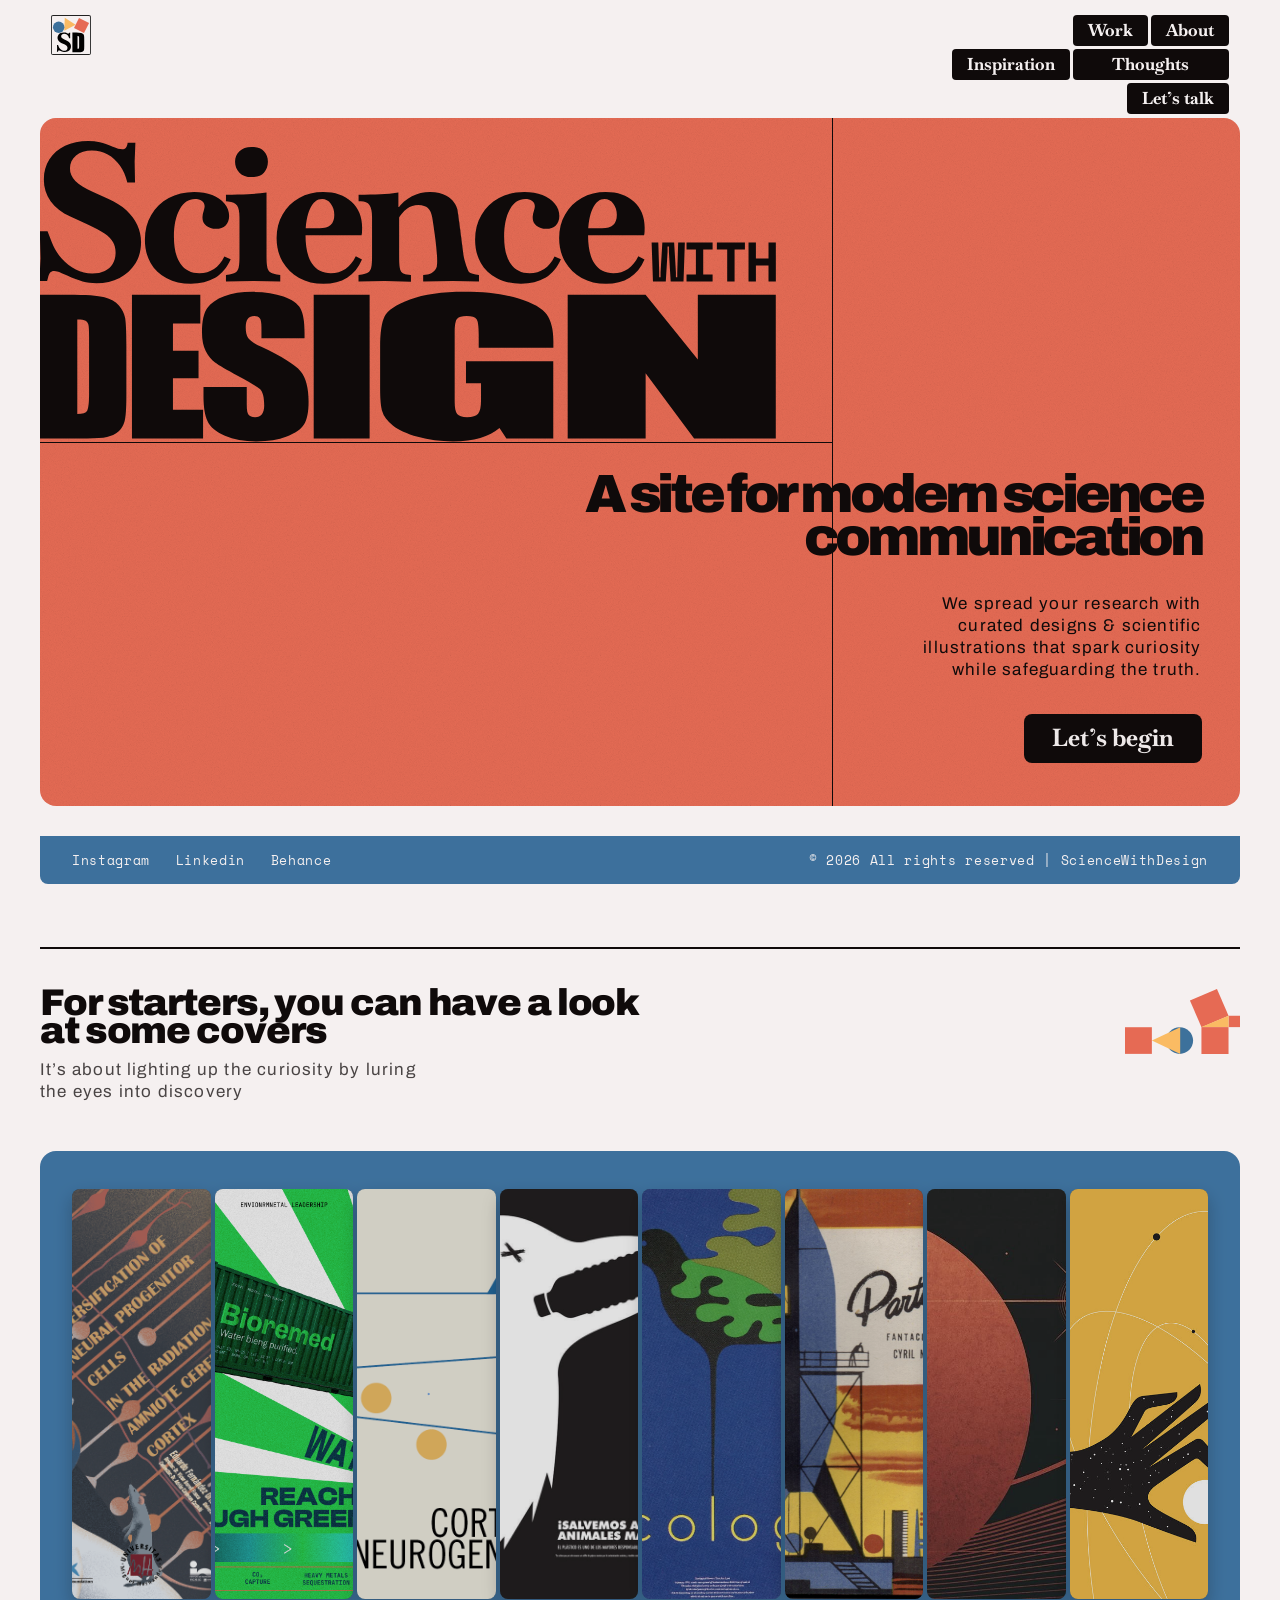
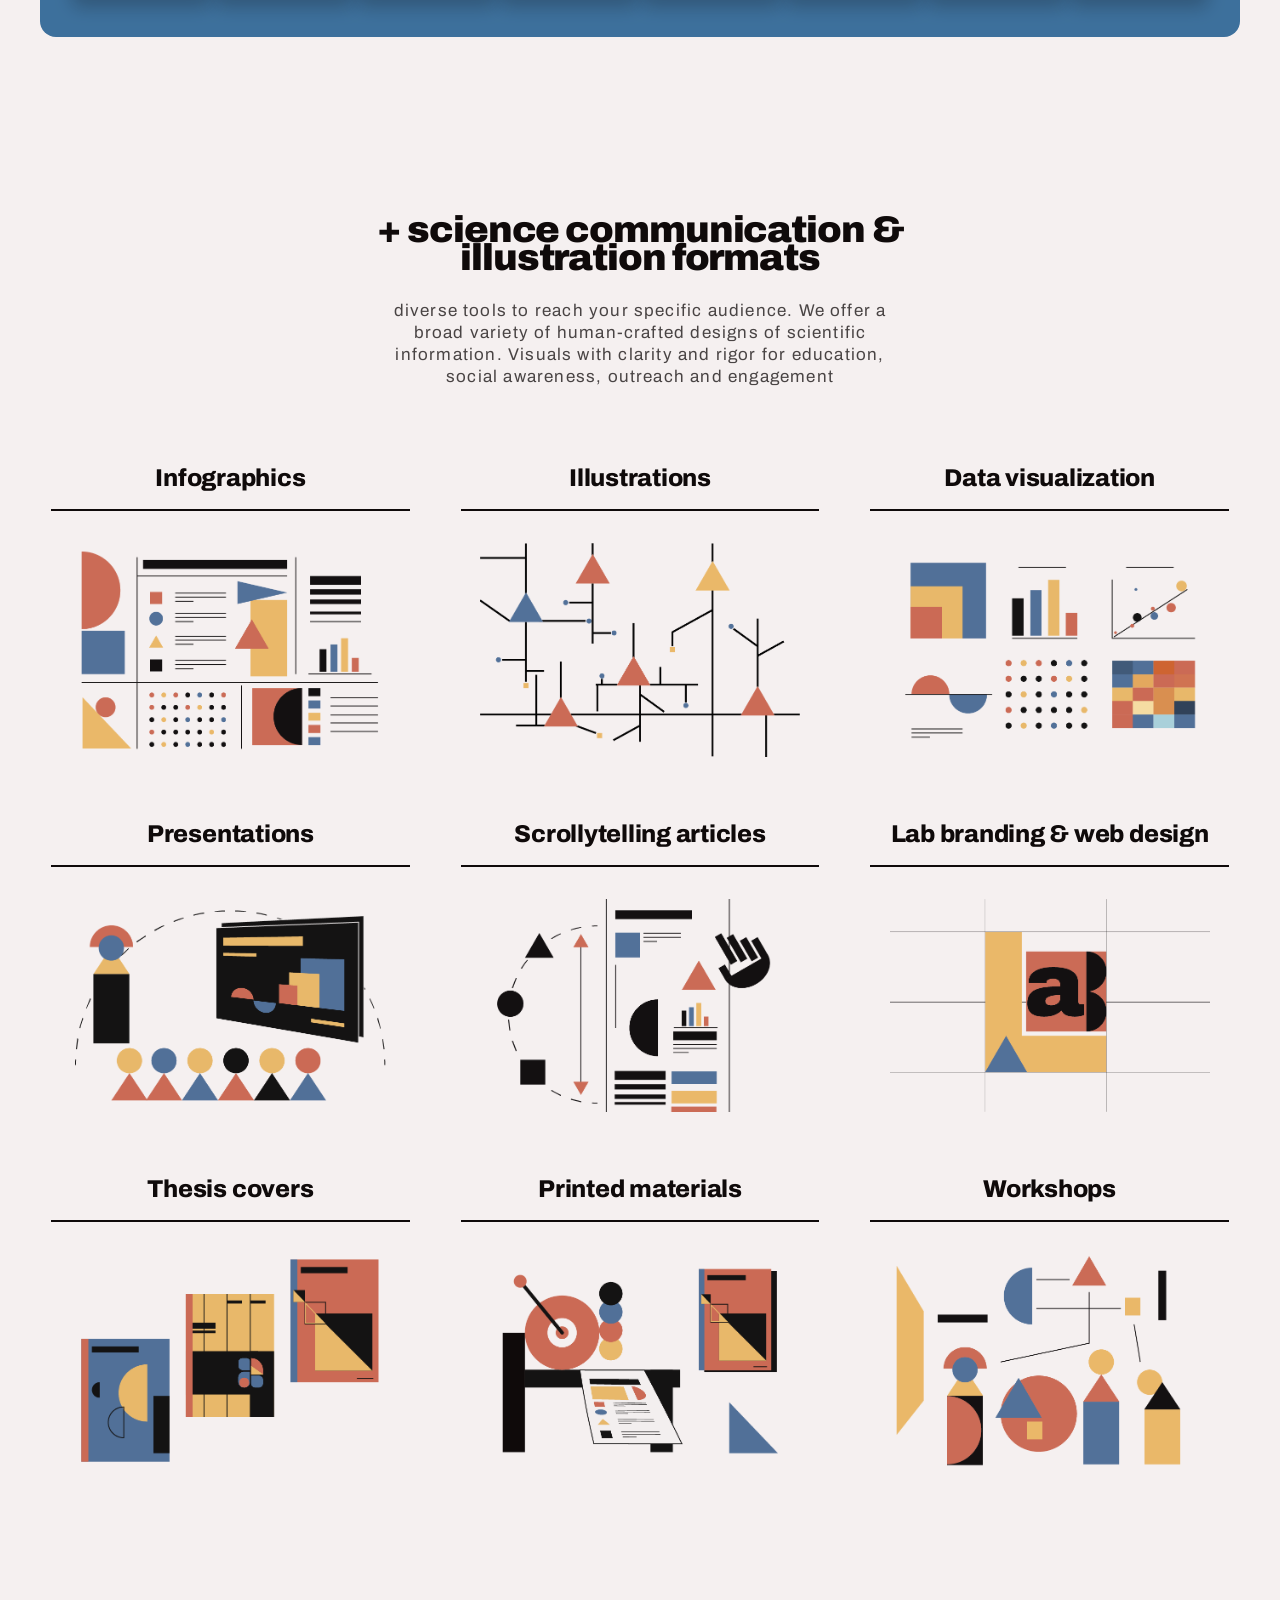
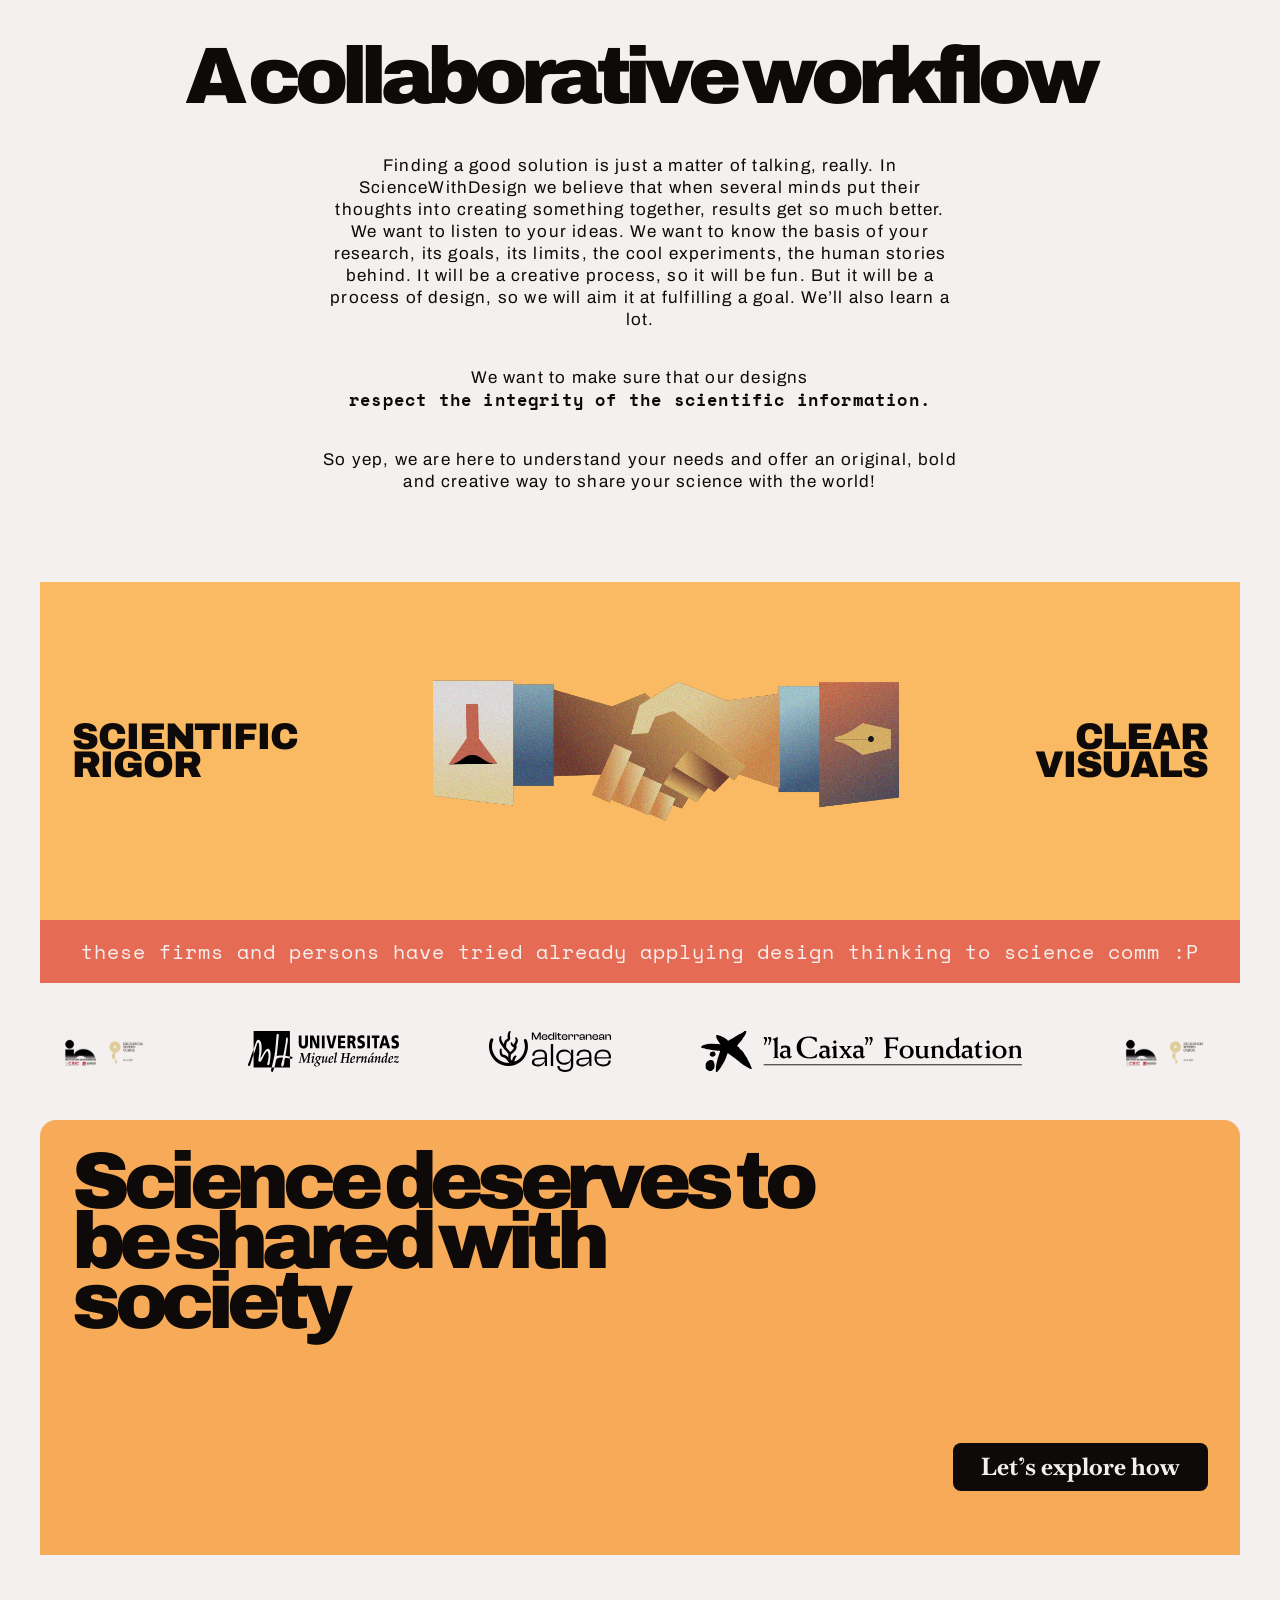
==== commit c923fa53: "home.footer.correction" ====
--- a/index.html
+++ b/index.html
@@ -7,7 +7,7 @@
 <meta name="description" content="Science with Design: comunicación científica visual, rigurosa y curiosa." />
 <link rel="stylesheet" href="css/style.css" />
 </head>
-<body>
+<body class="page-home">
 
   <!-- ============ HEADER: logo + nav — flotante, fijo al hacer scroll ============ -->
   <header class="site-header">
--- a/css/style.css
+++ b/css/style.css
@@ -96,6 +96,7 @@
 .page-works .site-footer__wrap,
 .page-thoughts .site-footer__wrap,
 .page-inspiration .site-footer__wrap,
+.page-home .site-footer__wrap,
 .hero.wrap,
 .covers.wrap,
 .workflow__band.wrap,
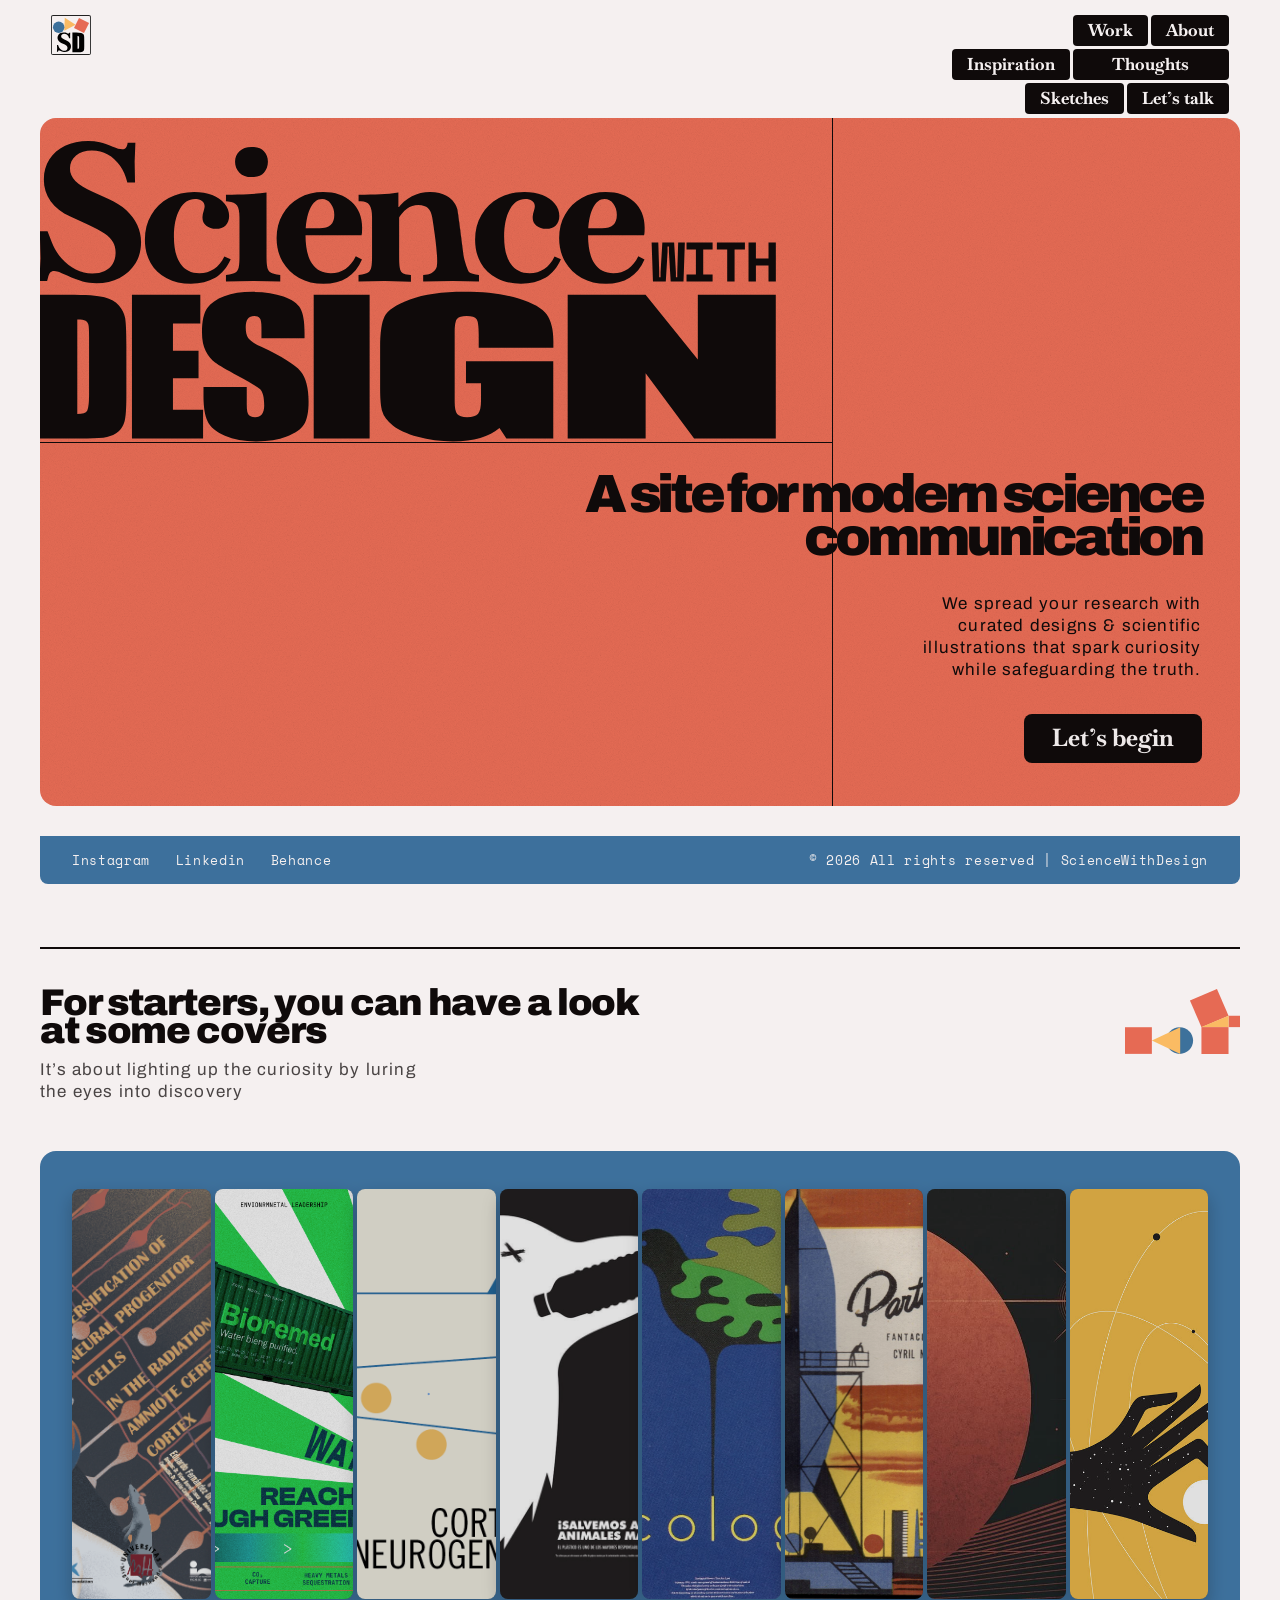
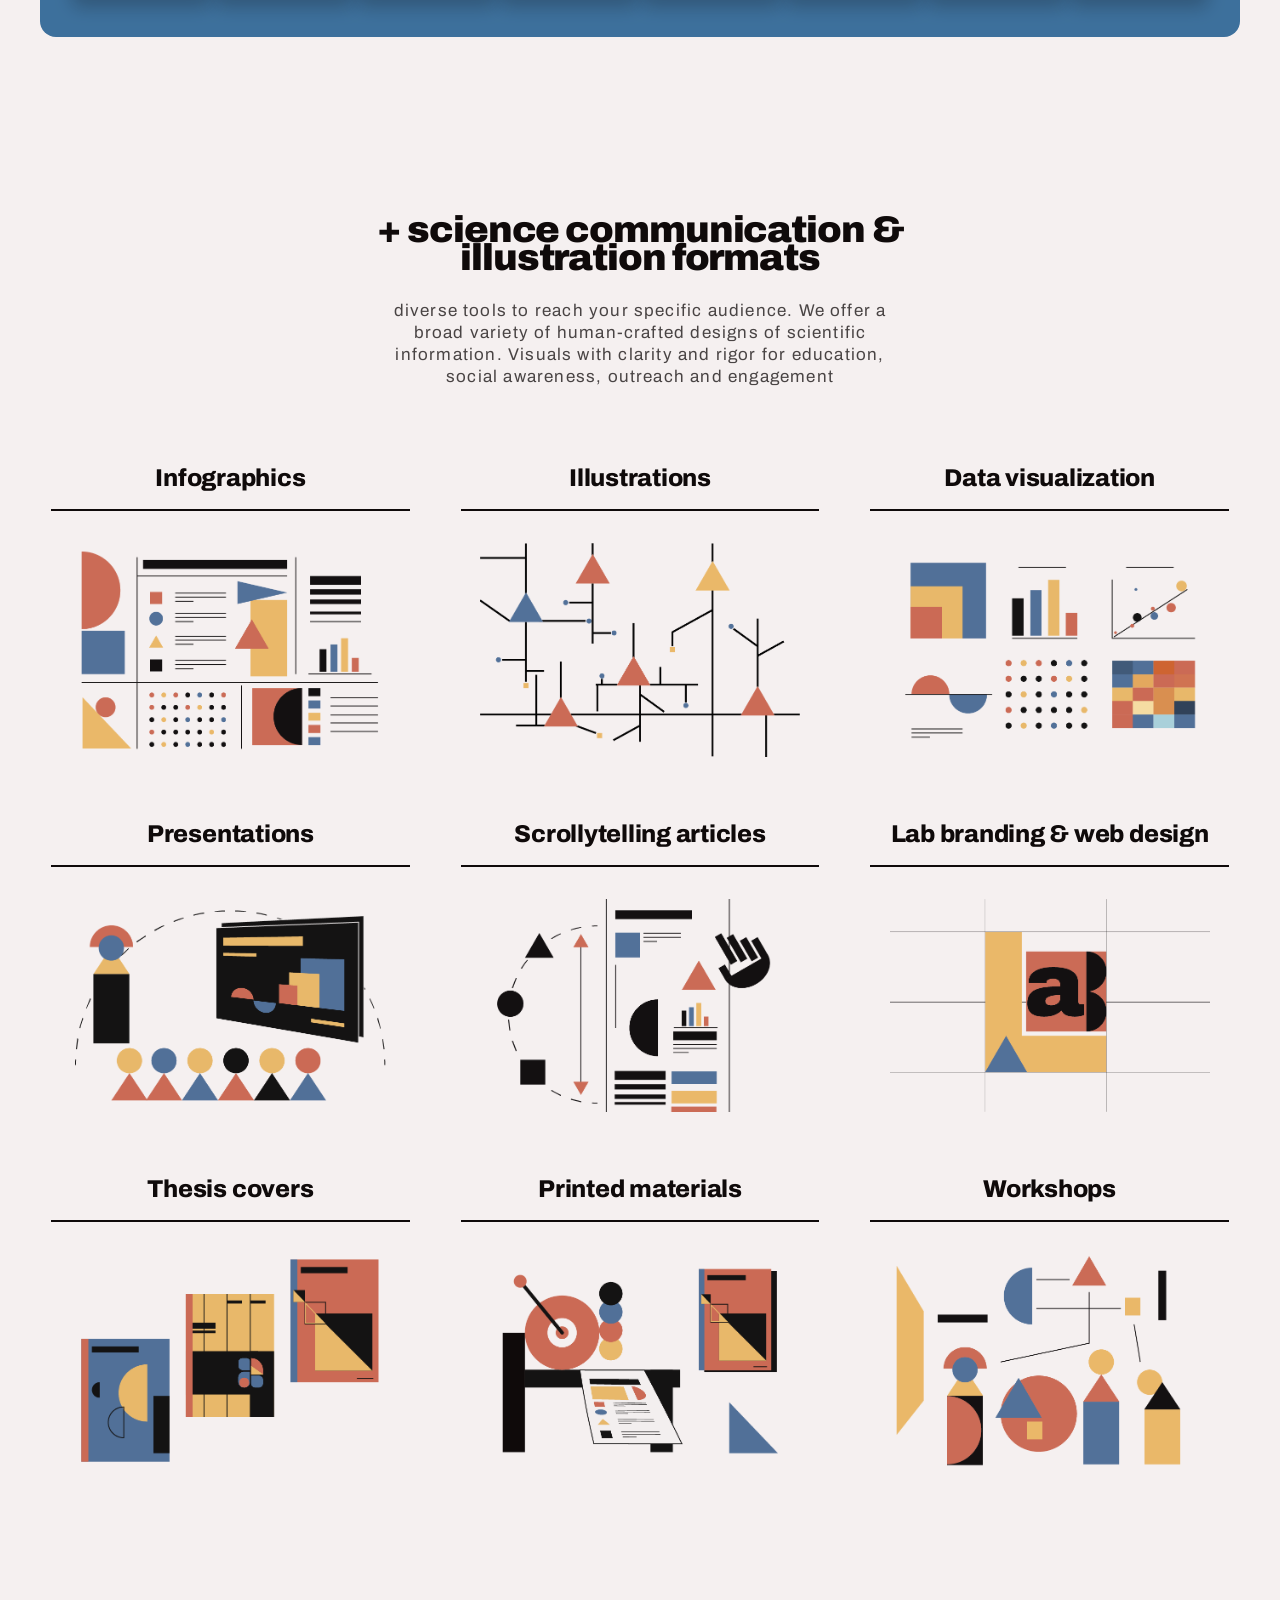
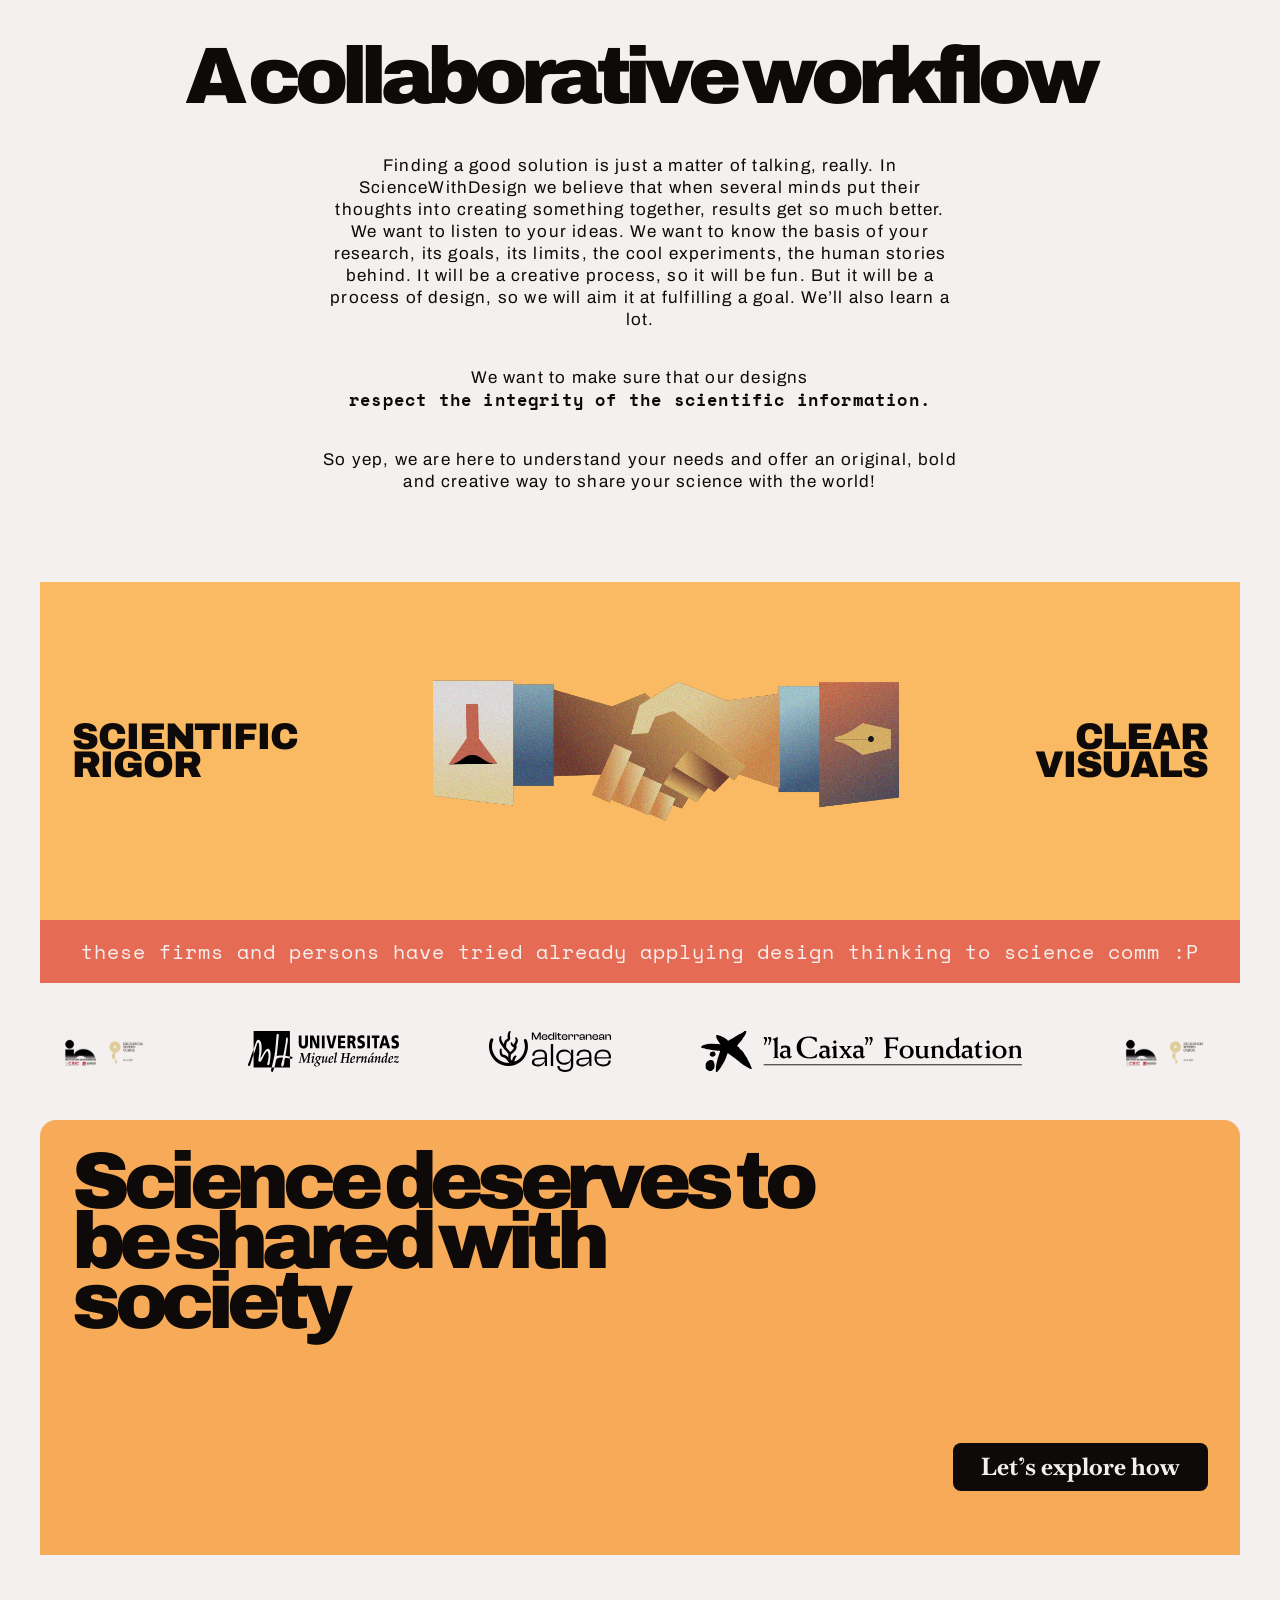
==== commit d19203a2: "sketches.added" ====
--- a/index.html
+++ b/index.html
@@ -25,7 +25,10 @@
         <a href="about.html" class="nav__pill nav__pill--about">About</a>
         <a href="thoughts.html" class="nav__pill nav__pill--thoughts">Thoughts</a>
         <a href="inspiration.html" class="nav__pill nav__pill--inspiration">Inspiration</a>
-        <a href="contact.html" class="nav__pill nav__pill--talk">Let&rsquo;s talk</a>
+        <div class="nav__row-3">
+          <a href="sketches.html" class="nav__pill nav__pill--sketches">Sketches</a>
+          <a href="contact.html" class="nav__pill nav__pill--talk">Let&rsquo;s talk</a>
+        </div>
       </nav>
     </div>
   </header>
--- a/css/style.css
+++ b/css/style.css
@@ -92,10 +92,13 @@
 .thoughts-cta.wrap,
 .inspiration.wrap,
 .inspiration-cta.wrap,
+.sketches.wrap,
+.sketches-cta.wrap,
 .page-contact .site-footer__wrap,
 .page-works .site-footer__wrap,
 .page-thoughts .site-footer__wrap,
 .page-inspiration .site-footer__wrap,
+.page-sketches .site-footer__wrap,
 .page-home .site-footer__wrap,
 .hero.wrap,
 .covers.wrap,
@@ -120,6 +123,10 @@
 .type-body-small       { font-family:var(--font-sans); font-weight:400; font-size:16px; line-height:1.7; letter-spacing:0.07em; }
 .type-label            { font-family:var(--font-sans); font-weight:400; font-size:13px; line-height:1.7; letter-spacing:0.03em; text-transform:uppercase; }
 .type-caption          { font-family:var(--font-mono); font-weight:400; font-size:20px; line-height:1.5; letter-spacing:0.05em; }
+/* misma escala que .type-caption (20px/150%/5%) pero en la sans del sitio en
+   vez de en mono — la usa el bloque de educación/trabajo/publicaciones de
+   About, donde solo las fechas van en mono (ver about__work-year). */
+.type-caption-sans     { font-family:var(--font-sans); font-weight:400; font-size:20px; line-height:1.5; letter-spacing:0.05em; }
 .type-quote            { font-family:var(--font-serif); font-weight:700; font-size:32px; line-height:0.9; letter-spacing:0; }
 .type-button           { font-family:var(--font-serif); font-weight:700; font-size:20px; line-height:0.9; letter-spacing:0; }
 .type-cta              { font-family:var(--font-serif); font-weight:700; font-size:clamp(24px, 2.1vw, 40px); line-height:25.6px; letter-spacing:0; } /* line-height al 80% (32px * 0.8) */
@@ -208,7 +215,25 @@
 .nav__pill--about       { grid-column:3; grid-row:1; }
 .nav__pill--inspiration { grid-column:1; grid-row:2; }
 .nav__pill--thoughts    { grid-column:2 / span 2; grid-row:2; }
-.nav__pill--talk        { grid-column:1 / -1; grid-row:3; justify-self:end; }
+
+/* "sketches" no formaba parte del reparto original de Figma: se añade en la
+   fila 3, junto a "Let's talk". No reutiliza el truco de columna+span de las
+   filas 1-2 (grid-column:1 + grid-column:2/span2) porque ahí las columnas se
+   comparten entre filas: la 3ª fila sola necesita mucho menos ancho que
+   "Thoughts" en la 2ª, así que la columna 2-3 salía sobredimensionada y,
+   como "Let's talk" iba justify-self:end dentro de ese hueco de sobra, dejaba
+   un salto grande entre ambas pills en vez del mismo gap de 3px que el resto.
+   En su lugar, "sketches" y "talk" van juntas en un sub-contenedor flex propio
+   (mismo gap:3px que el grid) que ocupa toda la fila 3 y se ancla a la derecha
+   como una unidad — así el hueco entre ambas es idéntico al de cualquier otro
+   par de pills, sin depender del ancho de las columnas de las filas de arriba. */
+.nav__row-3 {
+  grid-column:1 / -1;
+  grid-row:3;
+  display:flex;
+  gap:3px;
+  justify-self:end;
+}
 
 /* ---------- 6. HERO-WRAP: envuelve la regla superior (no fija) + la línea
    vertical (que sí recorre toda la altura, desde el borde superior real de
@@ -1303,6 +1328,12 @@
   grid-template-columns:var(--works-col) 1px minmax(0, 1fr);
   column-gap:var(--works-gap);
 }
+/* .works__row fija su propio display:grid, que en cascada gana sobre la
+   regla [hidden]{display:none} del user-agent (mismo origen "autor" pesa
+   más que el UA, con independencia de especificidad) — sin esto, ocultarla
+   por JS (ver toggle de exploración de proyecto en works.html) no surtía
+   ningún efecto visual. */
+.works__row[hidden] { display:none; }
 
 /* panel fijo: título+filtros (fila de cabecera) + línea horizontal a todo
    el ancho + párrafo + banda de técnicas — mismo truco de grid-stretch que
@@ -1514,6 +1545,11 @@
    la imagen para que la cara quede dentro del encuadre. */
 .workcard__media--caribou img { object-position:0% 38%; }
 
+/* mediterranean algae: con el recorte centrado por defecto se perdía el título de la
+   infografía — se ancla el recorte a la esquina superior izquierda para mostrar siempre
+   esa parte de la lámina. */
+.workcard__media--algae img { object-position:0% 0%; }
+
 .workcard__content {
   flex:1 1 54%;
   min-width:0;
@@ -1594,6 +1630,331 @@
   margin-top:calc(-1 * var(--footer-h));
 }
 
+/* ---------- 11i. EXPLORACIÓN DE PROYECTO (dentro de Works) ----------
+   Vista de detalle de un proyecto, mostrada dentro de la propia works__card
+   en lugar del grid (ver JS en works.html). Réplica del prototipo de Figma
+   (nodo 758:997): botón "volver" centrado arriba, bloque de info en
+   gradilla suiza de 12 columnas, y una galería de imágenes en varias filas.
+   Las proporciones de cada fila/imagen replican las medidas originales del
+   diseño (en px, a escala 1820 de ancho) convertidas a anchos "fr" y a
+   aspect-ratio por imagen: así todo el conjunto escala de forma fluida
+   manteniendo las mismas proporciones relativas del prototipo. */
+:root {
+  --project-gap: clamp(8px, 1.4vw, 24px);
+}
+
+.project { display:flex; flex-direction:column; }
+.project[hidden] { display:none; }
+
+.project__back {
+  display:inline-flex;
+  align-self:center;
+  margin-bottom:clamp(24px, 3.4vw, 40px);
+  border:none;
+  background:none;
+  padding:0;
+  line-height:0;
+  cursor:pointer;
+  transition:opacity .18s ease;
+}
+.project__back:hover,
+.project__back:focus-visible { opacity:.7; }
+.project__back img { width:100px; height:40px; }
+
+/* botón "volver" al final de la galería: en vez de repetir el CTA azul de
+   "You have explored this far" (oculto mientras se explora un proyecto, ver
+   JS), el propio panel termina con este botón centrado — el padding-bottom
+   ya generoso de .works__card (--works-pad-bottom) se encarga de dejar el
+   aire hasta el footer, sin necesidad de nada más debajo. */
+.project__back--bottom {
+  margin-top:clamp(40px, 5.6vw, 72px);
+  margin-bottom:0;
+}
+
+/* bloque de info: título en las 4 primeras columnas, descripción + metadatos
+   en las 8 restantes — misma proporción 4/8 que el prototipo (153–611px de
+   título frente a 611–1665px de descripción, sobre 1514px de ancho útil). */
+.project__info {
+  display:grid;
+  grid-template-columns:repeat(12, 1fr);
+  column-gap:var(--project-gap);
+  margin-bottom:clamp(32px, 4.4vw, 64px);
+}
+.project__info-col--title { grid-column:1 / span 4; }
+.project__info-col--desc { grid-column:5 / span 8; }
+
+.project__label { color:var(--text-secondary); margin-bottom:6px; }
+.project__title { color:var(--text-primary); }
+.project__desc { color:var(--text-primary); margin-bottom:clamp(20px, 2.6vw, 32px); }
+
+.project__meta {
+  display:grid;
+  grid-template-columns:repeat(4, 1fr);
+  column-gap:var(--project-gap);
+  row-gap:clamp(16px, 2vw, 24px);
+}
+.project__meta-item .project__value { color:var(--text-primary); }
+
+/* galería: pila de filas, cada una con su propia proporción de columnas. */
+.project__gallery {
+  display:flex;
+  flex-direction:column;
+  gap:var(--project-gap);
+}
+
+.project__img {
+  overflow:hidden;
+  border-radius:6px;
+  background:var(--negro-100);
+}
+.project__img img { width:100%; height:100%; object-fit:cover; display:block; }
+
+.project__img--hero { aspect-ratio:1512 / 1069; }
+
+/* fila 1: pollo entero · paneles del boceto (girados) · foto de la infografía impresa —
+   anchos "fr" iguales a los px originales (403 : 315 : 746). */
+.project__row--triple {
+  display:grid;
+  grid-template-columns:403fr 315fr 746fr;
+  gap:var(--project-gap);
+}
+.project__img--chicken { aspect-ratio:403 / 501; }
+.project__img--panels { aspect-ratio:315 / 501; }
+.project__img--print { aspect-ratio:746 / 501; }
+.project__img--print img { object-position:left center; }
+
+/* fila 2: bloque asimétrico — a la izquierda, el esquema de corticogénesis
+   arriba y dos imágenes pequeñas debajo; a la derecha, el detalle de
+   desarrollo cortical a toda altura. Igual truco de proporciones "fr". */
+.project__row--corti {
+  display:grid;
+  grid-template-columns:566fr 925fr;
+  gap:var(--project-gap);
+  align-items:stretch;
+}
+.project__col--corti {
+  display:flex;
+  flex-direction:column;
+  gap:var(--project-gap);
+}
+.project__img--corticogenesis { aspect-ratio:579 / 298; }
+.project__row--pair {
+  display:grid;
+  grid-template-columns:255fr 288fr;
+  gap:var(--project-gap);
+}
+.project__img--neurl1b { aspect-ratio:255 / 259; }
+.project__img--mouseslice { aspect-ratio:288 / 195; }
+.project__img--corticaldev { aspect-ratio:925 / 548; height:100%; }
+
+/* fila 3: métodos · contornos de cerebros comparados (esta última recortada
+   a propósito para encajar, con el recorte cargado hacia la izquierda). */
+.project__row--double {
+  display:grid;
+  grid-template-columns:911fr 585fr;
+  gap:var(--project-gap);
+}
+.project__img--methods { aspect-ratio:911 / 497; }
+.project__img--outlines { aspect-ratio:585 / 497; }
+.project__img--outlines img { object-position:left center; }
+
+/* ---------- 11j. EXPLORACIÓN DE PROYECTO: portada de tesis (segundo proyecto) ----------
+   Mismo sistema que el proyecto anterior (misma gradilla de 12 columnas para el bloque de
+   info, ver 11i), pero con una galería distinta: un póster grande alineado con la columna de
+   Descripción (5–12, no a todo el ancho) y, debajo, una galería tipo "mesa de trabajo" en 3
+   columnas independientes — cada una con sus propias imágenes apiladas a su propia altura,
+   igual que en el prototipo de Figma. */
+.project__hero-wrap {
+  display:grid;
+  grid-template-columns:repeat(12, 1fr);
+  column-gap:var(--project-gap);
+}
+.project__img--cover-hero { grid-column:5 / span 8; aspect-ratio:1050 / 1477; }
+
+.project__masonry {
+  display:flex;
+  align-items:flex-start;
+  gap:var(--project-gap);
+  margin-top:var(--project-gap);
+}
+.project__masonry-col {
+  display:flex;
+  flex-direction:column;
+  gap:var(--project-gap);
+  flex:1 1 0;
+  min-width:0;
+}
+.project__img--sketchcover { aspect-ratio:591 / 736; }
+.project__img--chicken1 { aspect-ratio:441 / 585; }
+.project__img--ferret { aspect-ratio:598 / 877; }
+.project__img--sketchmouse { aspect-ratio:441 / 629; }
+.project__img--fotolibro2 { aspect-ratio:441 / 521; }
+.project__img--snakehead { aspect-ratio:441 / 478; }
+.project__img--chicken2 { aspect-ratio:441 / 640; }
+.project__img--sketchsnake { aspect-ratio:438 / 675; }
+
+/* tres bocetos que en el prototipo aparecen reflejados en espejo (rotate180 + flipY equivale,
+   neto, a un flip horizontal) respecto al archivo original. */
+.project__img--mirror img { transform:scaleX(-1); }
+
+/* ---------- 11k. EXPLORACIÓN DE PROYECTO: Reviving the mammoth steppe (tercer proyecto) ----------
+   Misma gradilla de 12 columnas para el bloque de info (ver 11i). La galería alterna imágenes a
+   todo el ancho con filas de dos columnas (anchos "fr" replicando las proporciones originales del
+   prototipo) y con imágenes sueltas centradas — igual mecánica que en los proyectos anteriores. */
+.project__img--mammoth-hero { aspect-ratio:1512 / 1070; }
+
+/* el almizclero a la izquierda, enfrentado al primer plano de la cabeza del bisonte europeo a
+   la derecha — misma proporción de columnas que la fila de abajo (779 : 735). */
+.project__row--muskox {
+  display:grid;
+  grid-template-columns:779fr 735fr;
+  gap:var(--project-gap);
+  align-items:center;
+}
+.project__img--muskox { aspect-ratio:779 / 579; }
+.project__img--bisonhead { aspect-ratio:1600 / 1208; }
+
+.project__row--przsaiga {
+  display:grid;
+  grid-template-columns:779fr 721fr;
+  gap:var(--project-gap);
+}
+.project__img--przewalski { aspect-ratio:779 / 543; }
+.project__img--saiga { aspect-ratio:721 / 484; }
+
+.project__row--bisonhorse {
+  display:grid;
+  grid-template-columns:815fr 712fr;
+  gap:var(--project-gap);
+}
+.project__img--bisons { aspect-ratio:815 / 251; }
+.project__img--horses { aspect-ratio:712 / 248; }
+
+/* mamuts y el diagrama del suelo van centrados, sueltos, cada uno a su propio ancho — igual que
+   en el prototipo (ninguno de los dos llega al ancho completo de la galería). */
+.project__img--mamuts { aspect-ratio:762 / 449; width:50.4%; margin-inline:auto; }
+.project__img--soil { aspect-ratio:1123 / 769; width:74.2%; margin-inline:auto; }
+.project__img--clonarraton { aspect-ratio:1504 / 372; }
+
+/* ---------- 11l. EXPLORACIÓN DE PROYECTO: Caribou (cuarto proyecto) ----------
+   Según el diseño de Figma (frame "caribou"), la pieza final ES la ficha científica completa
+   (formato A4 vertical) y es la única imagen de la galería — mismo truco de "hero" en las
+   columnas centrales de la gradilla de 12 que en la portada de tesis (11j). */
+.project__img--caribou-ficha { grid-column:5 / span 8; aspect-ratio:1055 / 1492; }
+
+/* ---------- 11m. EXPLORACIÓN DE PROYECTO: The power of macroalgae (quinto proyecto) ----------
+   Según el diseño de Figma (frame "mediterraneanalgae"), la galería es una única infografía a
+   todo el ancho — igual truco que el hero de la primera infografía de tesis (project__img--hero),
+   pero con su propia proporción exacta. */
+.project__img--algae-hero { aspect-ratio:1514 / 1070; }
+
+/* ---------- 11n. SKETCHES PAGE ----------
+   No hay frame de Figma para esta página (no formaba parte del diseño original):
+   se construye replicando la mecánica de Inspiration (11c) — tarjeta grande con
+   título + regla + párrafo + moodboard flotante — con dos diferencias pedidas
+   explícitamente: el FONDO DE LA PÁGINA es bg/primary (claro) en vez de negro/500,
+   y tanto la barra pre-footer como el footer van en negro/700 en vez de terracota.
+   Al quedar la página clara, la tarjeta se mantiene oscura (negro/principal, texto
+   invertido) para conservar el mismo contraste "tarjeta flotando sobre el fondo"
+   que tienen el resto de páginas de este tipo. */
+.page-sketches { background:var(--bg-primary); }
+
+.sketches {
+  padding-block:calc(var(--header-h) + clamp(24px, 4vw, 56px)) 0;
+}
+
+.sketches__card {
+  background:var(--negro-principal);
+  border-radius:var(--radius-card);
+  /* mismo padding inferior generoso que .inspiration__card: deja hueco bajo
+     el moodboard para que la barra de abajo se solape hacia arriba sin corte. */
+  padding:clamp(40px, 7vw, 96px) clamp(20px, 5vw, 64px) clamp(120px, 14vw, 220px);
+}
+
+.sketches__intro { margin-bottom:clamp(24px, 3vw, 40px); text-align:center; }
+.sketches__title { color:var(--text-inverse); }
+
+.sketches__rule {
+  border:none;
+  border-top:1px solid var(--text-inverse);
+  margin-inline:calc(-1 * clamp(20px, 5vw, 64px));
+  margin-bottom:clamp(32px, 4vw, 56px);
+}
+
+.sketches__lead {
+  color:var(--text-inverse);
+  max-width:42ch;
+  margin-inline:auto;
+  margin-bottom:clamp(48px, 7vw, 96px);
+  text-align:center;
+}
+
+/* el lienzo del moodboard reutiliza tal cual .moodboard__item/.moodboard__img
+   (11c): misma mecánica de aparición + flotado continuo, solo cambian las
+   imágenes y sus coordenadas, fijadas en el propio HTML. */
+.sketches__board {
+  position:relative;
+  width:100%;
+  height:clamp(760px, 82vw, 1180px);
+}
+
+/* ---------- 11o. PRE-FOOTER CTA (sketches): banda negro/700 + botón negro ----------
+   Mismo layout que .inspiration-cta__row (11d), con la barra en negro/700 (pedido
+   explícitamente) en vez de terracota. Como el botón por defecto va en
+   negro/principal —muy próximo en tono a la propia barra—, aquí el hover pasa a
+   terracota/500 en vez del negro/700 que usa el resto de páginas: si mantuviera
+   negro/700 el botón "desaparecería" contra la barra al pasar el ratón. */
+.sketches-cta__row {
+  position:relative;
+  display:grid;
+  grid-template-columns:minmax(0, 2fr) minmax(0, 1fr);
+  align-items:center;
+  gap:clamp(24px, 4vw, 40px);
+  background:var(--negro-700);
+  border-radius:0 0 8px 8px;
+  padding:clamp(28px, 3.4vw, 48px) clamp(20px, 3vw, 48px) calc(var(--footer-h) + clamp(24px, 3vw, 40px));
+  margin-top:calc(-1 * clamp(72px, 9vw, 160px));
+}
+
+.sketches-cta .type-prefooter-cta { font-size:clamp(40px, 4.4vw, 84px); }
+
+.sketches-cta__text {
+  color:var(--text-inverse);
+  min-width:0;
+}
+
+.sketches-cta__link {
+  display:inline-flex;
+  align-items:center;
+  justify-content:center;
+  justify-self:end;
+  align-self:center;
+  min-width:0;
+  background:var(--negro-principal);
+  border-radius:var(--radius-card);
+  padding:clamp(18px, 2.4vw, 28px) clamp(28px, 3.6vw, 44px);
+  transition:background-color .18s ease;
+}
+.sketches-cta__link .type-prefooter-cta {
+  color:var(--text-inverse);
+  white-space:nowrap;
+  text-decoration:underline;
+  text-decoration-color:var(--text-inverse);
+  text-decoration-thickness:3px;
+  text-underline-offset:0.12em;
+}
+.sketches-cta__link:hover { background:var(--terracota-500); }
+
+.page-sketches .site-footer__bar { background:var(--negro-700); }
+.page-sketches .site-footer__social a,
+.page-sketches .site-footer__legal { color:var(--text-inverse); }
+.page-sketches .site-footer__social a:hover { color:var(--terracota-500); }
+
+.page-sketches .site-footer {
+  position:sticky;
+  margin-top:calc(-1 * var(--footer-h));
+}
+
 /* ---------- 12. RESPONSIVE ---------- */
 @media (max-width: 900px) {
   .nav {
@@ -1604,6 +1965,11 @@
   }
   .nav__pill--work, .nav__pill--about, .nav__pill--inspiration,
   .nav__pill--thoughts, .nav__pill--talk { grid-column:auto; grid-row:auto; justify-self:auto; }
+  /* en el nav apilado/envolvente de móvil no hace falta el sub-contenedor de
+     la fila 3: se vuelve "transparente" (display:contents) para que sketches
+     y talk pasen a ser hijas directas de .nav, en igualdad con el resto de
+     pills, y envuelvan igual que ellas. */
+  .nav__row-3 { display:contents; }
 
   .hero__top { grid-template-columns:1fr; }
   .hero__divider-v { display:none; }
@@ -1653,6 +2019,58 @@
      desbordamiento a ambos lados — el propio valor se ajusta con el ancho
      de viewport (más desplazamiento cuanto más estrecho). */
   .inspiration__board { transform:translateX(calc(-60px + 5.3vw)); }
+
+  /* Sketches: mismo ajuste de móvil que Inspiration — CTA a una columna y
+     tablero desplazado para repartir el desbordamiento lateral. */
+  .sketches-cta__row { grid-template-columns:1fr; }
+  .sketches-cta__link { justify-self:start; }
+  .sketches__lead { max-width:38ch; }
+  .sketches__board { transform:translateX(calc(-60px + 5.3vw)); }
+
+  /* en móvil las imágenes quedaban demasiado amontonadas entre sí: la
+     cuadrícula de --mx/--my está pensada para el ancho de escritorio, y en
+     una columna mucho más estrecha (encima con --mw topando casi siempre en
+     su mínimo en px, más grande en proporción al hueco disponible) el
+     solapamiento vertical se disparaba. Se sube el alto del tablero un 50%
+     (clamp reescalado ×1.5 respecto al de escritorio) y se redistribuye la
+     posición vertical (--my) de cada pieza — con !important porque --my
+     llega como estilo en línea, de mayor especificidad que esta regla — para
+     repartirlas a lo largo de ese espacio extra en vez de dejar que la
+     mayoría caiga en el mismo tercio superior. Debe seguir habiendo
+     solapamiento (es parte del collage), solo que menos denso. El --mx de
+     cada imagen no se toca: solo cambia su reparto vertical. */
+  .sketches__board { height:clamp(1300px, 140vw, 2020px); }
+  /* el reparto llega hasta ~78% (no 100%): las piezas son absolutamente
+     posicionadas y no empujan la altura del tablero, así que cualquier
+     --my + alto propio de la imagen que se pase del 100% asoma por debajo
+     del tablero, pisando el padding-inferior de la tarjeta (e incluso la
+     barra del CTA con imágenes altas como escultura.caballo). Frenar el
+     reparto en ~78% deja ese margen de sobra para todas.
+     capibara es la excepción: va deliberadamente en último lugar del
+     collage, por delante de escultura.caballo (--mz más alto), así que su
+     --my sube al 84% y el alto del tablero se aumenta (de 1140 a 1300px
+     en el mínimo del clamp) para que, aun así, quede hueco negro real
+     entre su borde inferior y la barra de CTA — que además "sube" sobre
+     el padding de la tarjeta con su propio margin-top negativo. */
+  .sketches__board .moodboard__item:nth-child(1)  { --my:-0.4%  !important; } /* bear1 */
+  .sketches__board .moodboard__item:nth-child(2)  { --my:21%    !important; } /* bison */
+  .sketches__board .moodboard__item:nth-child(3)  { --my:8.8%   !important; } /* trucha */
+  .sketches__board .moodboard__item:nth-child(4)  { --my:-5%    !important; } /* boar.and.falcon */
+  .sketches__board .moodboard__item:nth-child(5)  { --my:84%    !important; --mz:6 !important; } /* capibara: por delante de escultura.caballo */
+  .sketches__board .moodboard__item:nth-child(6)  { --my:4.2%   !important; } /* escultura.cara */
+  .sketches__board .moodboard__item:nth-child(7)  { --my:31.8%  !important; } /* cara.bargue */
+  .sketches__board .moodboard__item:nth-child(8)  { --my:41%    !important; } /* chimp */
+  .sketches__board .moodboard__item:nth-child(9)  { --my:27.2%  !important; } /* dog */
+  .sketches__board .moodboard__item:nth-child(10) { --my:43%    !important; } /* ferret */
+  .sketches__board .moodboard__item:nth-child(11) { --my:22.6%  !important; } /* koala */
+  .sketches__board .moodboard__item:nth-child(12) { --my:50.2%  !important; } /* macaque */
+  .sketches__board .moodboard__item:nth-child(13) { --my:59.4%  !important; } /* octopus */
+  .sketches__board .moodboard__item:nth-child(14) { --my:45.6%  !important; } /* raven */
+  .sketches__board .moodboard__item:nth-child(15) { --my:54.8%  !important; } /* torso.bargue */
+  .sketches__board .moodboard__item:nth-child(16) { --my:79%    !important; } /* escultura.caballo */
+  .sketches__board .moodboard__item:nth-child(17) { --my:73.2%  !important; } /* bears2 */
+  .sketches__board .moodboard__item:nth-child(18) { --my:68.6%  !important; } /* ferret.2 */
+  .sketches__board .moodboard__item:nth-child(19) { --my:78%    !important; } /* walrus */
 
   /* en móvil/tablet se abandona el truco sticky (columna fija + línea
      vertical a toda altura): todo pasa a flujo normal, apilado en una sola
@@ -1714,6 +2132,54 @@
 
   .works-cta__row { grid-template-columns:1fr; }
   .works-cta__link { justify-self:start; }
+
+  /* Exploración de proyecto: la gradilla de 12 columnas y las filas de la
+     galería se apilan en una sola columna — cada imagen conserva su propio
+     aspect-ratio, así que sigue viéndose bien aunque ya no comparta fila. */
+  .project__info { grid-template-columns:1fr; row-gap:clamp(24px, 4vw, 32px); }
+  .project__info-col--title,
+  .project__info-col--desc { grid-column:1; }
+  .project__meta { grid-template-columns:repeat(2, 1fr); }
+
+  .project__row--triple,
+  .project__row--corti,
+  .project__row--pair,
+  .project__row--double { grid-template-columns:1fr; }
+  .project__col--corti { gap:var(--project-gap); }
+  .project__img--corticaldev { height:auto; }
+
+  /* Reviving the mammoth steppe: filas de dos columnas a una sola, y las
+     imágenes sueltas centradas (mamuts, diagrama del suelo) pasan a ocupar
+     todo el ancho — en móvil ya no hay sitio para dejarlas más estrechas
+     con aire a los lados. */
+  .project__row--muskox,
+  .project__row--przsaiga,
+  .project__row--bisonhorse { grid-template-columns:1fr; }
+  .project__img--mamuts,
+  .project__img--soil { width:100%; }
+
+  /* portada de tesis: el póster deja de estar alineado con la columna de
+     Descripción y pasa a ocupar todo el ancho; la galería en 3 columnas se
+     apila en una sola. Las columnas (.project__masonry-col) se vuelven
+     "transparentes" (display:contents): sus imágenes pasan a ser hijas
+     directas de .project__masonry, lo que permite reordenarlas una a una
+     con "order" en vez de mantener el agrupado por columna del diseño de
+     escritorio — en móvil el orden de lectura pedido es otro. */
+  .project__img--cover-hero { grid-column:1 / -1; }
+  .project__masonry { flex-direction:column; }
+  .project__masonry-col { display:contents; }
+  .project__img--sketchcover { order:1; }
+  .project__img--snakehead { order:2; }
+  .project__img--chicken1 { order:3; }
+  .project__img--ferret { order:4; }
+  .project__img--sketchmouse { order:5; }
+  .project__img--chicken2 { order:6; }
+  .project__img--sketchsnake { order:7; }
+  .project__img--fotolibro2 { order:8; }
+
+  /* Caribou: la ficha deja de estar centrada en las columnas medias y pasa a
+     todo el ancho. */
+  .project__img--caribou-ficha { grid-column:1 / -1; }
 }
 
 @media (max-width: 560px) {
@@ -1775,6 +2241,12 @@
 
   :root { --footer-h:64px; }
   .site-footer__bar { flex-direction:column; align-items:flex-start; justify-content:center; gap:4px; padding-block:8px; }
+
+  /* el footer (sticky, solapado hacia arriba por --footer-h) tapaba el
+     enlace de email al final de la tarjeta de contact: la tarjeta ahora
+     reserva sitio de sobra al final, más que el propio alto del footer,
+     para que el email quede siempre visible por encima de la banda. */
+  .contact__card { padding-bottom:calc(var(--footer-h) + clamp(28px, 8vw, 48px)); }
 }
 
 /* ---------- 11i. ABOUT PAGE ----------
@@ -1794,11 +2266,17 @@
   padding-block:calc(var(--header-h) + clamp(24px, 4vw, 56px)) 0;
 }
 
-/* ----- cabecera: título + retratos + historia ----- */
+/* ----- cabecera: título + retratos + historia -----
+   Reorganizada sobre una cuadrícula de 12 columnas (como marca el Figma
+   actualizado, node 797:717): mitad izquierda (about__left, columnas 1-6)
+   con la educación/trayectoria/publicaciones + la foto del laboratorio;
+   mitad derecha (about__right, columnas 7-12) con el retrato — ahora a 4
+   de las 12 columnas totales, es decir 4/6 = 2/3 del ancho de su mitad —
+   y la historia debajo, sin solape. */
 .about__hero {
   display:grid;
-  grid-template-columns:minmax(0, 1fr) minmax(0, 1.15fr);
-  column-gap:clamp(32px, 5vw, 64px);
+  grid-template-columns:repeat(12, 1fr);
+  column-gap:clamp(24px, 4vw, 64px);
   row-gap:clamp(32px, 5vw, 56px);
   align-items:start;
 }
@@ -1807,68 +2285,151 @@
   color:var(--text-primary);
 }
 
-/* foto del laboratorio: en su propia columna, desplazada hacia abajo para
-   no arrancar a la misma altura que la columna de la historia (igual que en
-   Figma, donde queda "escalonada" respecto al retrato/párrafo). */
-.about__media {
-  grid-column:1;
-  grid-row:2;
-  /* desplazada para que arranque a la altura del párrafo "Along the way...
-     I carried always a pencil..." (el segundo del bloque de historia) en
-     vez de justo debajo del título — valor afinado a ojo contra ese
-     párrafo, no una fórmula exacta (el texto de cada columna fluye de
-     forma independiente, así que un ajuste fijo es más fiable que un
-     cálculo en vw). */
-  margin-top:clamp(480px, 77vw, 1180px);
-}
+.about__left {
+  grid-column:1 / span 6;
+  display:flex;
+  flex-direction:column;
+  align-items:flex-start;
+  gap:clamp(32px, 3.6vw, 52px);
+}
+
+/* educación: bloque estrecho, 2 de las 12 columnas totales → 2/6 = 1/3 del
+   ancho de about__left. El resto de bloques de la izquierda (trabajo,
+   publicaciones, foto) ocupan 5/12 totales → 5/6 del ancho de la mitad. */
+.about__credentials {
+  width:33.333%;
+  min-width:210px;
+  color:var(--text-primary);
+  display:flex;
+  flex-direction:column;
+  gap:clamp(10px, 1.2vw, 16px);
+}
+
+.about__work {
+  width:83.333%;
+  min-width:280px;
+}
+
+.about__block-label {
+  color:var(--text-primary);
+  margin-bottom:clamp(14px, 1.8vw, 24px);
+}
+
+/* cabecera del bloque "my work as a scientist": etiqueta + botón de
+   desplegar. El botón solo existe funcionalmente en móvil — ver más abajo,
+   donde queda oculto por defecto y solo se muestra dentro de la media
+   query — así que aquí basta con el layout en fila. */
+.about__work-header {
+  display:flex;
+  align-items:center;
+  justify-content:space-between;
+  gap:clamp(12px, 2vw, 24px);
+  margin-bottom:clamp(14px, 1.8vw, 24px);
+}
+.about__work-header .about__block-label { margin-bottom:0; }
+
+.about__work-toggle {
+  display:none;
+  flex:0 0 auto;
+  align-items:center;
+  justify-content:center;
+  border:none;
+  background:none;
+  padding:0;
+  cursor:pointer;
+}
+.about__work-toggle-icon--more { height:clamp(32px, 3.6vw, 40px); width:auto; display:block; }
+/* mismo botón "cerrar" (círculo negro/× blanco) que usa el artículo
+   desplegado del blog en Thoughts (.thoughts__article-close), para que el
+   gesto de cerrar se reconozca igual en todo el sitio. */
+.about__work-toggle-icon--close {
+  display:none;
+  align-items:center;
+  justify-content:center;
+  width:36px;
+  height:36px;
+  border-radius:50%;
+  background:var(--negro-principal);
+  color:var(--text-inverse);
+  font-size:20px;
+  line-height:1;
+}
+.about__work-toggle:hover .about__work-toggle-icon--close { background:var(--negro-700); }
+.about__work-toggle.is-open .about__work-toggle-icon--more { display:none; }
+.about__work-toggle.is-open .about__work-toggle-icon--close { display:inline-flex; }
+
+/* el contenido plegable (trabajo + publicaciones) siempre visible tal
+   cual en escritorio — el mecanismo de plegado en sí (grid-template-rows
+   0fr/1fr) solo se activa dentro de la media query de móvil. */
+.about__work-collapsible-inner {
+  display:flex;
+  flex-direction:column;
+  gap:clamp(32px, 3.6vw, 52px);
+  min-height:0;
+}
+
+.about__work-list,
+.about__pub-list {
+  list-style:none;
+  margin:0;
+  padding:0;
+  display:flex;
+  flex-direction:column;
+  gap:clamp(14px, 1.8vw, 22px);
+  color:var(--text-primary);
+}
+
+/* cada entrada de "trabajo como científico" en fila — año / lugar /
+   descripción — con la misma proporción aproximada 1:2:2 que marca el
+   Figma (133px / ~286px / ~291px sobre un total de ~753px). En móvil pasa
+   a columna (ver media query). */
+.about__work-item {
+  display:grid;
+  grid-template-columns:minmax(64px, 1fr) minmax(0, 2fr) minmax(0, 2fr);
+  column-gap:clamp(10px, 1.4vw, 20px);
+  row-gap:2px;
+}
+.about__work-year { color:var(--text-secondary); }
+
+.about__media { width:83.333%; min-width:280px; }
 .about__media img {
   width:100%;
   height:auto;
   border-radius:var(--radius-card);
 }
 
-.about__story {
-  grid-column:2;
-  grid-row:2;
+.about__right {
+  grid-column:7 / span 6;
   display:flex;
   flex-direction:column;
-  gap:clamp(20px, 2.6vw, 32px);
-}
-
-.about__credentials {
-  align-self:flex-end;
-  text-align:right;
-  color:var(--text-primary);
-  display:flex;
-  flex-direction:column;
-  gap:clamp(10px, 1.2vw, 16px);
 }
 
 .about__portrait {
   align-self:flex-end;
-  width:clamp(200px, 24vw, 360px);
+  width:66.667%;
+  max-width:420px;
   border-radius:var(--radius-card);
   overflow:hidden;
   border:1px solid var(--negro-principal);
 }
-.about__portrait img { width:100%; height:100%; aspect-ratio:1 / 1.05; object-fit:cover; display:block; }
+.about__portrait img { width:100%; height:100%; aspect-ratio:590 / 581; object-fit:cover; display:block; }
+
+/* la historia ya no se solapa con el retrato (como sí ocurría antes): un
+   pequeño espacio en blanco la separa de su borde inferior, igual que en
+   el Figma actualizado (~66px sobre 1820px de tarjeta). */
+.about__story {
+  display:flex;
+  flex-direction:column;
+  gap:clamp(20px, 2.6vw, 32px);
+  margin-top:clamp(20px, 3.6vw, 48px);
+}
 
 .about__intro { color:var(--text-primary); }
-.about__intro--bold { font-family:var(--font-sans); font-weight:700; }
-
-/* el primer párrafo "sube" y se solapa un poco con el borde inferior del
-   retrato (que queda alineado a la derecha, justo encima): un margen
-   negativo lo levanta fuera de su celda de flujo normal, rompiendo la
-   gradilla en vez de apilarse limpiamente debajo de la foto. Como va
-   después en el DOM, queda por delante de la imagen sin necesidad de
-   z-index. */
-.about__intro--overlap {
-  position:relative;
-  /* +1 letra de altura extra respecto a la versión anterior, para que el
-     solape con el retrato sea un poco mayor sin dejar de limitarse a la
-     primera línea. */
-  margin-top:calc(clamp(-48px, -3.6vw, -28px) - 38px);
-}
+/* antes iba en negrita; ahora peso medium — igual que el resto de párrafos
+   de la historia (type-body-big-display ya es medium por defecto), así
+   que el modificador se deja solo para identificar este párrafo de cierre
+   (lleva el mark hl--accent) y no por que cambie el peso realmente. */
+.about__intro--bold { font-family:var(--font-sans); font-weight:500; }
 
 /* resaltado tipo "rotulador a mano": texto blanco sobre negro para los
    hitos del recorrido personal, y texto oscuro sobre terracota para las
@@ -1909,7 +2470,10 @@
      letras. */
   border-top:2px solid var(--negro-principal);
   padding-top:clamp(8px, 1.1vw, 14px);
-  margin-top:clamp(56px, 7vw, 96px);
+  /* más aire respecto al bloque anterior (foto del laboratorio / historia)
+     del que tenía antes: a petición explícita, para que "I'd say science
+     is all about..." no arranque pegado al párrafo de cierre. */
+  margin-top:clamp(120px, 18vw, 320px);
   margin-bottom:clamp(24px, 3.4vw, 40px);
 }
 
@@ -1991,7 +2555,7 @@
 .about-section--reverse .about-section__media { grid-column:2; }
 
 .about-section__illustration { height:auto; display:block; }
-.about-section__illustration--spheres   { width:min(100%, 420px); }
+.about-section__illustration--spheres   { width:min(100%, 560px); }
 .about-section__illustration--squares   { width:min(70%, 300px); }
 /* mucho más grande que el resto de ilustraciones a propósito: no cabe
    entera en una pantalla normal (se corta arriba/abajo al hacer scroll),
@@ -2006,6 +2570,13 @@
   color:var(--text-primary);
   text-align:left;
   max-width:34ch;
+  /* se centra como bloque dentro de la columna de la ilustración (en vez
+     de quedar pegada al borde izquierdo), aunque sus propias líneas sigan
+     alineadas a la izquierda entre sí — así queda "más centrada" respecto
+     al conjunto de esferas/cuadrados, como en la referencia. La cita de
+     Curie (--progress) no se ve afectada: al ir position:absolute, ignora
+     align-self. */
+  align-self:center;
 }
 
 /* la cita de Curie se saca del flujo y se posiciona sobre el propio
@@ -2093,28 +2664,62 @@
 }
 
 @media (max-width: 900px) {
+  /* una sola columna, con un orden de lectura propio de móvil, distinto
+     tanto del de escritorio como del orden del HTML: título → (espacio en
+     blanco) → retrato → historia → foto del laboratorio → "my work as a
+     scientist" (a 16px, plegado tras un botón) → el resto (educación) tal
+     cual — las publicaciones van ahora dentro del propio desplegable de
+     "my work as a scientist" (ver HTML), así que ya no necesitan su propio
+     order. Para reordenar libremente sin duplicar el HTML, about__left y
+     about__right se "disuelven" con display:contents — sus hijos pasan a
+     ser ítems directos del grid de about__hero y se colocan con `order`. */
   .about__hero { grid-template-columns:1fr; }
-
-  /* en móvil el orden de lectura no es el orden de escritorio (foto del
-     laboratorio primero, historia después): título → titulaciones →
-     retrato → párrafos de la historia → foto del laboratorio. Para
-     lograrlo sin duplicar el HTML, .about__story se "disuelve" con
-     display:contents — sus hijos pasan a ser ítems directos del grid de
-     .about__hero y se reordenan con `order` junto con el propio retrato
-     de laboratorio. */
-  .about__story { display:contents; }
-  .about__credentials {
-    order:2;
-    align-self:flex-start;
-    text-align:left;
-    /* aire extra respecto al título, por encima del row-gap normal del
-       grid, para que el bloque de titulaciones respire más antes de
-       empezar. */
-    margin-top:clamp(56px, 20vw, 120px);
+  .about__left,
+  .about__right { display:contents; }
+
+  .about__title { order:1; }
+  /* espacio en blanco explícito entre el título y el retrato, pedido a
+     parte del row-gap normal del grid. */
+  .about__portrait { order:2; margin-top:clamp(32px, 10vw, 64px); }
+  .about__story { order:3; }
+  .about__media { order:4; }
+  .about__work { order:5; }
+  .about__credentials { order:6; }
+
+  /* en la columna estrecha, los bloques de la izquierda ya no necesitan
+     limitarse a 2/6 o 5/6 del ancho de about__left: ocupan todo el ancho
+     disponible para que el texto respire. */
+  .about__credentials,
+  .about__work,
+  .about__media { width:100%; min-width:0; }
+
+  .about__work-item { grid-template-columns:1fr; row-gap:4px; }
+
+  /* "my work as a scientist" como desplegable: el botón (show more ↔
+     cerrar) solo existe en móvil, y el contenido arranca plegado
+     (grid-template-rows:0fr recorta a alto 0 sin perder la transición,
+     ya que un simple height:0/auto no se puede animar). */
+  .about__work-toggle { display:inline-flex; }
+  .about__work-collapsible {
+    display:grid;
+    grid-template-rows:0fr;
+    overflow:hidden;
+    transition:grid-template-rows .32s ease;
   }
-  .about__portrait { order:3; align-self:flex-start; text-align:left; }
-  .about__intro { order:4; }
-  .about__media { grid-column:1; grid-row:auto; margin-top:0; order:5; }
+  .about__work-collapsible.is-open { grid-template-rows:1fr; }
+  .about__work-collapsible-inner { overflow:hidden; }
+
+  /* en móvil, todo el bloque de texto de la izquierda (educación, "my work
+     as a scientist" y publications) baja a 16px — .about__credentials
+     lleva la clase type-caption-sans en el propio <ul>, así que se apunta
+     directamente; work/publications se apuntan por descendiente porque
+     type-caption-sans/type-caption están en sus hijos (label, lista). */
+  .about__credentials,
+  .about__work .type-caption-sans,
+  .about__work .type-caption,
+  .about__publications .type-caption-sans { font-size:16px; }
+
+  .about__portrait { align-self:flex-start; width:min(66.667%, 320px); max-width:none; }
 
   .about-section,
   .about-section--reverse {
